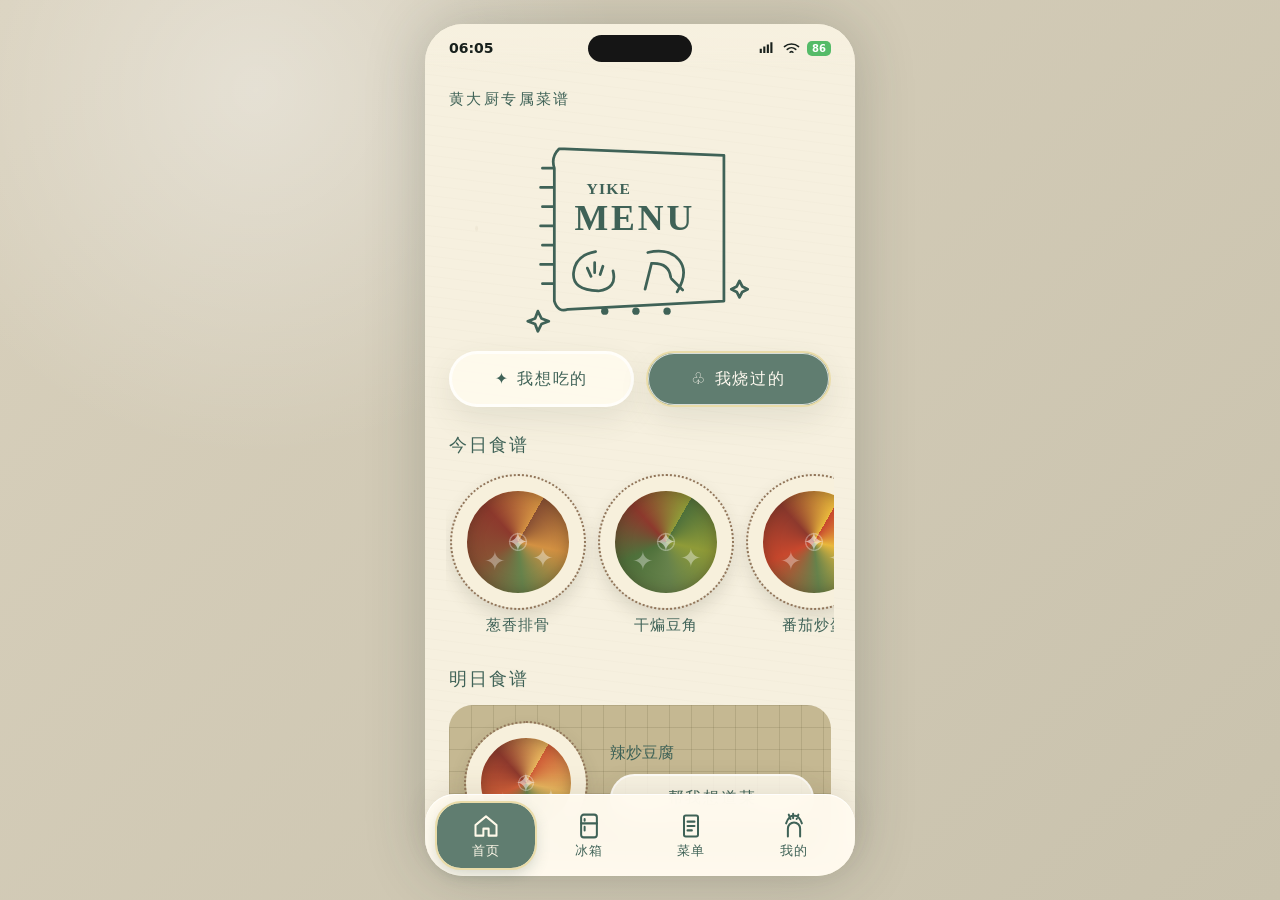
==== index.html @ 881efadf "Deploy ???????" ====
<!doctype html>
<html lang="zh-CN">
  <head>
    <meta charset="UTF-8" />
    <meta name="viewport" content="width=device-width, initial-scale=1, viewport-fit=cover" />
    <meta name="theme-color" content="#f4eedf" />
    <meta name="description" content="为喜欢在家做饭的人设计的菜单与冰箱管理移动端网页。" />
    <title>黄大厨专属菜谱</title>
    <link rel="stylesheet" href="./styles.css" />
  </head>
  <body>
    <div class="app-shell" id="appShell">
      <header class="status-bar" aria-label="模拟设备状态栏">
        <span id="clock">09:41</span>
        <span class="island" aria-hidden="true"></span>
        <span class="status-icons" aria-hidden="true">
          <svg viewBox="0 0 24 16"><path d="M1 15h3V9H1v6Zm5 0h3V6H6v9Zm5 0h3V3h-3v12Zm5 0h3V0h-3v15Z"/></svg>
          <svg viewBox="0 0 24 18"><path d="M2 7c5.7-5 14.3-5 20 0M6 11c3.4-3 8.6-3 12 0m-8 4c1.1-1 2.9-1 4 0" fill="none" stroke="currentColor" stroke-width="2.2" stroke-linecap="round"/></svg>
          <span class="battery">86</span>
        </span>
      </header>

      <main id="appContent" class="app-content" tabindex="-1"></main>

      <nav class="tab-bar" aria-label="主要导航">
        <button class="tab-button is-active" data-tab="home" aria-current="page">
          <svg viewBox="0 0 32 32" aria-hidden="true"><path d="M4 15 16 5l12 10v12H19v-8h-6v8H4V15Z"/></svg>
          <span>首页</span>
        </button>
        <button class="tab-button" data-tab="fridge">
          <svg viewBox="0 0 32 32" aria-hidden="true"><rect x="7" y="3" width="18" height="26" rx="3"/><path d="M7 13h18M11 8v2m0 7v4"/></svg>
          <span>冰箱</span>
        </button>
        <button class="tab-button" data-tab="menu">
          <svg viewBox="0 0 32 32" aria-hidden="true"><rect x="8" y="4" width="16" height="24" rx="2"/><path d="M12 11h8m-8 5h8m-8 5h5"/></svg>
          <span>菜单</span>
        </button>
        <button class="tab-button" data-tab="profile">
          <svg viewBox="0 0 32 32" aria-hidden="true"><path d="M9 28v-9a7 7 0 0 1 14 0v9M7 13c2-6 4-9 9-9s7 3 9 9M12 8l-2-5m5 4V2m4 6 2-5"/></svg>
          <span>我的</span>
        </button>
      </nav>

      <div class="sheet-backdrop" id="sheetBackdrop" hidden></div>
      <section class="bottom-sheet" id="bottomSheet" role="dialog" aria-modal="true" aria-labelledby="sheetTitle" hidden>
        <button class="sheet-close" id="sheetClose" aria-label="关闭">×</button>
        <div id="sheetBody"></div>
      </section>
      <div class="toast" id="toast" role="status" aria-live="polite"></div>
    </div>

    <script src="./app.js" defer></script>
  </body>
</html>
---- styles.css ----
:root {
  --paper: #f6f0df;
  --paper-deep: #eee5ce;
  --surface: rgba(255, 251, 238, 0.88);
  --ink: #3f6257;
  --ink-soft: #72978b;
  --ink-pale: #adc3b9;
  --cream: #fffaf0;
  --gold: #eadca9;
  --danger: #aa3027;
  --shadow: 0 12px 30px rgba(68, 79, 58, 0.1), inset 0 0 0 1px rgba(255, 255, 255, 0.74);
  --radius-xl: 30px;
  --radius-lg: 24px;
  --radius-md: 18px;
  font-family: "PingFang SC", "Noto Sans SC", "Microsoft YaHei", system-ui, sans-serif;
  color: var(--ink);
  background: #d9d1bd;
  font-synthesis: none;
}

* { box-sizing: border-box; }

html, body { min-height: 100%; margin: 0; }

body {
  display: flex;
  justify-content: center;
  background:
    radial-gradient(circle at 20% 10%, rgba(255,255,255,.38), transparent 28%),
    linear-gradient(135deg, #d8d0bc, #c9c2ad);
}

button, input, textarea { font: inherit; }
button { color: inherit; }

.app-shell {
  position: relative;
  width: min(100%, 430px);
  min-height: 100dvh;
  overflow: hidden;
  background-color: var(--paper);
  background-image:
    radial-gradient(ellipse at 12% 24%, rgba(119, 93, 50, .055) 0 1px, transparent 2px),
    radial-gradient(ellipse at 78% 65%, rgba(95, 78, 48, .045) 0 1px, transparent 2px),
    repeating-linear-gradient(7deg, transparent 0 5px, rgba(110, 91, 54, .018) 6px, transparent 7px 10px);
  box-shadow: 0 0 60px rgba(44, 56, 46, .23);
}

.status-bar {
  position: fixed;
  z-index: 30;
  top: 0;
  width: min(100%, 430px);
  height: calc(48px + env(safe-area-inset-top));
  padding: env(safe-area-inset-top) 24px 0;
  display: grid;
  grid-template-columns: 1fr 1.5fr 1fr;
  align-items: center;
  color: #18201c;
  font-weight: 700;
  font-size: 14px;
  background: linear-gradient(var(--paper), rgba(246,240,223,.9), transparent);
  pointer-events: none;
}

.island { width: 104px; height: 27px; justify-self: center; border-radius: 999px; background: #151515; }
.status-icons { display: flex; justify-content: flex-end; align-items: center; gap: 7px; }
.status-icons svg { width: 17px; height: 14px; fill: currentColor; }
.battery { padding: 2px 5px; border-radius: 5px; color: white; background: #55bb68; font-size: 10px; }

.app-content {
  min-height: 100dvh;
  padding: calc(66px + env(safe-area-inset-top)) 24px calc(116px + env(safe-area-inset-bottom));
  overflow: hidden;
}

.page { animation: page-in .28s ease both; }
@keyframes page-in { from { opacity: 0; transform: translateY(7px); } }

.eyebrow { margin: 0; font-size: 15px; letter-spacing: .16em; font-weight: 650; }
.page-title { margin: 10px 0 0; font-size: clamp(23px, 6.5vw, 29px); line-height: 1.25; letter-spacing: .08em; }
.top-row { display: flex; align-items: flex-start; justify-content: space-between; gap: 16px; }
.header-action { border: 0; background: transparent; padding: 2px; font-weight: 650; letter-spacing: .12em; color: var(--ink); }
.header-action .spark { display: block; font-size: 27px; line-height: 1; }

.hero-doodle { display: grid; place-items: center; height: 240px; margin: 2px 0 -8px; }
.hero-doodle svg { width: min(78%, 275px); overflow: visible; }
.sketch { fill: none; stroke: var(--ink); stroke-width: 3; stroke-linecap: round; stroke-linejoin: round; }
.sketch-fill { fill: var(--ink); }
.sketch-text { fill: var(--ink); font-family: Georgia, serif; font-weight: 900; letter-spacing: .08em; }

.segmented { display: grid; grid-template-columns: 1fr 1fr; gap: 12px; margin: 8px 0 26px; }
.pill, .soft-button, .primary-button {
  min-height: 56px;
  border: 2px solid rgba(255,255,255,.72);
  border-radius: 999px;
  background: var(--surface);
  box-shadow: var(--shadow);
  letter-spacing: .11em;
  font-weight: 650;
}
.pill.is-active, .primary-button { color: #fffaf0; background: #607d70; border-color: var(--gold); }
.pill:active, .soft-button:active, .primary-button:active { transform: translateY(1px) scale(.992); }

.section-title { margin: 22px 0 14px; font-size: 18px; letter-spacing: .12em; }
.meal-scroll { display: grid; grid-auto-flow: column; grid-auto-columns: 138px; gap: 10px; overflow-x: auto; padding: 5px 3px 10px; margin: 0 -3px; scrollbar-width: none; }
.meal-scroll::-webkit-scrollbar { display: none; }
.dish-card { border: 0; padding: 0; background: transparent; text-align: center; }
.plate {
  --food1: #b64f2e;
  --food2: #e0a63c;
  display: grid;
  place-items: center;
  width: 132px;
  aspect-ratio: 1;
  margin: 0 auto 8px;
  border-radius: 50%;
  background:
    radial-gradient(circle, transparent 0 10%, rgba(255,255,255,.3) 11% 12%, transparent 13%),
    conic-gradient(from 30deg, var(--food1), var(--food2), #66824b, var(--food1), #8d392d, var(--food2));
  border: 15px solid #f7f0dc;
  outline: 2px dotted #92765a;
  box-shadow: 0 8px 18px rgba(60,63,45,.16), inset 0 0 15px rgba(44,28,18,.35);
}
.plate::after { content: "✦"; color: rgba(255,255,255,.55); font-size: 26px; text-shadow: 25px 16px rgba(255,255,255,.38), -23px 19px rgba(255,255,255,.35); }
.dish-name { display: block; font-size: 15px; letter-spacing: .08em; font-weight: 600; }

.tomorrow-card {
  position: relative;
  min-height: 155px;
  display: grid;
  grid-template-columns: 128px 1fr;
  align-items: center;
  gap: 16px;
  padding: 17px;
  border-radius: var(--radius-lg);
  overflow: hidden;
  background:
    linear-gradient(90deg, rgba(102,92,56,.18) 1px, transparent 1px) 0 0/22px 22px,
    linear-gradient(rgba(102,92,56,.18) 1px, transparent 1px) 0 0/22px 22px,
    #c5b892;
}
.tomorrow-card .plate { width: 120px; margin: 0; }
.tomorrow-actions { display: grid; gap: 10px; }
.soft-button { min-height: 49px; padding: 0 16px; border: 1px solid rgba(255,255,255,.7); }

.tab-bar {
  position: fixed;
  z-index: 25;
  bottom: 0;
  width: min(100%, 430px);
  min-height: calc(82px + env(safe-area-inset-bottom));
  padding: 9px 12px calc(8px + env(safe-area-inset-bottom));
  display: grid;
  grid-template-columns: repeat(4, 1fr);
  gap: 5px;
  border-radius: 30px 30px 0 0;
  background: rgba(255, 250, 239, .96);
  box-shadow: 0 -8px 24px rgba(74,72,49,.09), inset 0 1px rgba(255,255,255,.9);
  backdrop-filter: blur(14px);
}
.tab-button { min-width: 0; border: 0; border-radius: 24px; background: transparent; display: flex; flex-direction: column; justify-content: center; align-items: center; gap: 2px; font-size: 13px; font-weight: 650; letter-spacing: .08em; }
.tab-button svg { width: 28px; height: 28px; fill: none; stroke: currentColor; stroke-width: 2.3; stroke-linecap: round; stroke-linejoin: round; }
.tab-button.is-active { color: #fff9e9; background: #607d70; outline: 2px solid var(--gold); box-shadow: 0 6px 15px rgba(64,94,80,.24); }

.fridge-illustration { height: 230px; display: grid; place-items: center; }
.fridge-illustration svg { width: 220px; }
.stock-list { display: grid; gap: 2px; }
.stock-item { display: grid; grid-template-columns: 1fr auto; gap: 8px; align-items: center; padding: 15px 0; border-bottom: 1px solid rgba(63,98,87,.16); }
.stock-name { font-size: 18px; font-weight: 700; letter-spacing: .1em; }
.stock-meta { margin: 5px 0 0; font-size: 13px; letter-spacing: .08em; }
.stock-days { display: flex; align-items: center; gap: 8px; font-size: 34px; font-weight: 300; color: #efaa6c; }
.stock-days.ok { color: var(--ink-soft); }
.dot { width: 16px; height: 16px; border-radius: 50%; background: currentColor; }
.block-button { width: 100%; margin: 18px 0 8px; }

.menu-stage { position: relative; min-height: 380px; margin: 28px -24px 0; overflow: hidden; }
.menu-list { position: relative; z-index: 2; width: 55%; padding-left: 24px; display: grid; gap: 16px; }
.menu-item { border: 0; background: transparent; text-align: left; color: var(--ink-soft); font-size: 23px; letter-spacing: .13em; padding: 0; }
.menu-item.is-selected { color: var(--ink); font-weight: 760; }
.platter { position: absolute; width: 310px; height: 310px; border-radius: 50%; right: -115px; top: 34px; background: repeating-conic-gradient(#8b5f3e 0 7deg, #f5eddc 7deg 14deg, #6f8248 14deg 21deg, #f5eddc 21deg 28deg); box-shadow: 0 10px 30px rgba(64,54,36,.17); }
.platter .plate { position: absolute; width: 130px; }
.platter .p1 { left: 36px; top: 65px; }
.platter .p2 { left: 125px; top: 170px; }
.menu-actions { display: grid; gap: 12px; margin-top: -35px; position: relative; z-index: 4; }
.menu-actions button { width: 100%; }
.danger-button { color: var(--danger); }

.report-card { margin-top: 28px; padding: 24px 20px 32px; border-radius: var(--radius-md); background: rgba(255,251,240,.68); box-shadow: inset 0 0 0 1px rgba(255,255,255,.7); }
.report-card h2 { margin: 0 0 18px; font-size: 20px; letter-spacing: .09em; }
.report-feature { display: flex; align-items: center; gap: 18px; margin-bottom: 18px; }
.report-feature .plate { width: 128px; flex: 0 0 auto; }
.report-number { font-size: 44px; font-weight: 300; line-height: 1; }
.report-copy { line-height: 1.8; letter-spacing: .07em; }
.stat-grid { display: grid; grid-template-columns: repeat(3, 1fr); gap: 8px; margin-top: 20px; }
.stat { padding: 14px 8px; border-radius: 16px; background: rgba(255,255,255,.48); text-align: center; }
.stat strong { display: block; font-size: 24px; }
.stat span { font-size: 12px; letter-spacing: .05em; }

.sheet-backdrop { position: fixed; z-index: 40; inset: 0; background: rgba(42,49,39,.42); backdrop-filter: blur(2px); }
.bottom-sheet { position: fixed; z-index: 45; left: 50%; bottom: 0; width: min(100%, 430px); max-height: min(82dvh, 760px); overflow-y: auto; transform: translateX(-50%); padding: 32px 24px calc(28px + env(safe-area-inset-bottom)); border-radius: 30px 30px 0 0; background-color: var(--paper); background-image: repeating-linear-gradient(7deg, transparent 0 6px, rgba(110,91,54,.025) 7px, transparent 8px 11px); box-shadow: 0 -18px 40px rgba(45,52,40,.2); animation: sheet-up .3s cubic-bezier(.2,.8,.2,1); }
@keyframes sheet-up { from { transform: translate(-50%, 100%); } }
.sheet-close { position: sticky; float: right; top: 0; width: 44px; height: 44px; border: 0; border-radius: 50%; background: rgba(255,255,255,.45); font-size: 38px; line-height: 1; font-weight: 200; }
.sheet-title { margin: 8px 50px 8px 0; font-size: 23px; letter-spacing: .08em; }
.sheet-subtitle { margin: 0 0 22px; letter-spacing: .07em; }
.field { display: grid; gap: 8px; margin: 18px 0; }
.field label { font-weight: 700; letter-spacing: .08em; }
.field input, .field textarea { width: 100%; border: 0; outline: 1px solid rgba(63,98,87,.08); border-radius: 20px; background: rgba(255,251,239,.86); padding: 16px 18px; color: var(--ink); box-shadow: var(--shadow); }
.field input:focus, .field textarea:focus { outline: 2px solid var(--ink-soft); }
.chip-row { display: flex; flex-wrap: wrap; gap: 8px; }
.chip { border: 0; border-radius: 999px; padding: 9px 14px; background: #c9d8d0; }
.chip.is-selected { outline: 2px solid var(--ink); background: #b7c8be; }

.toast { position: fixed; z-index: 60; left: 50%; bottom: calc(96px + env(safe-area-inset-bottom)); transform: translate(-50%, 18px); width: max-content; max-width: calc(100% - 44px); padding: 12px 18px; border-radius: 999px; color: #fffaf0; background: rgba(58,86,74,.95); box-shadow: 0 8px 22px rgba(42,57,48,.25); opacity: 0; pointer-events: none; transition: .24s ease; letter-spacing: .06em; }
.toast.is-visible { opacity: 1; transform: translate(-50%, 0); }

.sr-only { position: absolute; width: 1px; height: 1px; padding: 0; margin: -1px; overflow: hidden; clip: rect(0,0,0,0); white-space: nowrap; border: 0; }

@media (min-width: 520px) {
  body { padding: 24px 0; }
  .app-shell { min-height: calc(100dvh - 48px); height: calc(100dvh - 48px); border-radius: 38px; }
  .status-bar { top: 24px; border-radius: 38px 38px 0 0; }
  .tab-bar { bottom: 24px; border-radius: 30px 30px 38px 38px; }
  .bottom-sheet { bottom: 24px; border-radius: 30px 30px 38px 38px; }
  .app-content { height: 100%; overflow-y: auto; }
}

@media (prefers-reduced-motion: reduce) {
  *, *::before, *::after { animation-duration: .01ms !important; transition-duration: .01ms !important; }
}
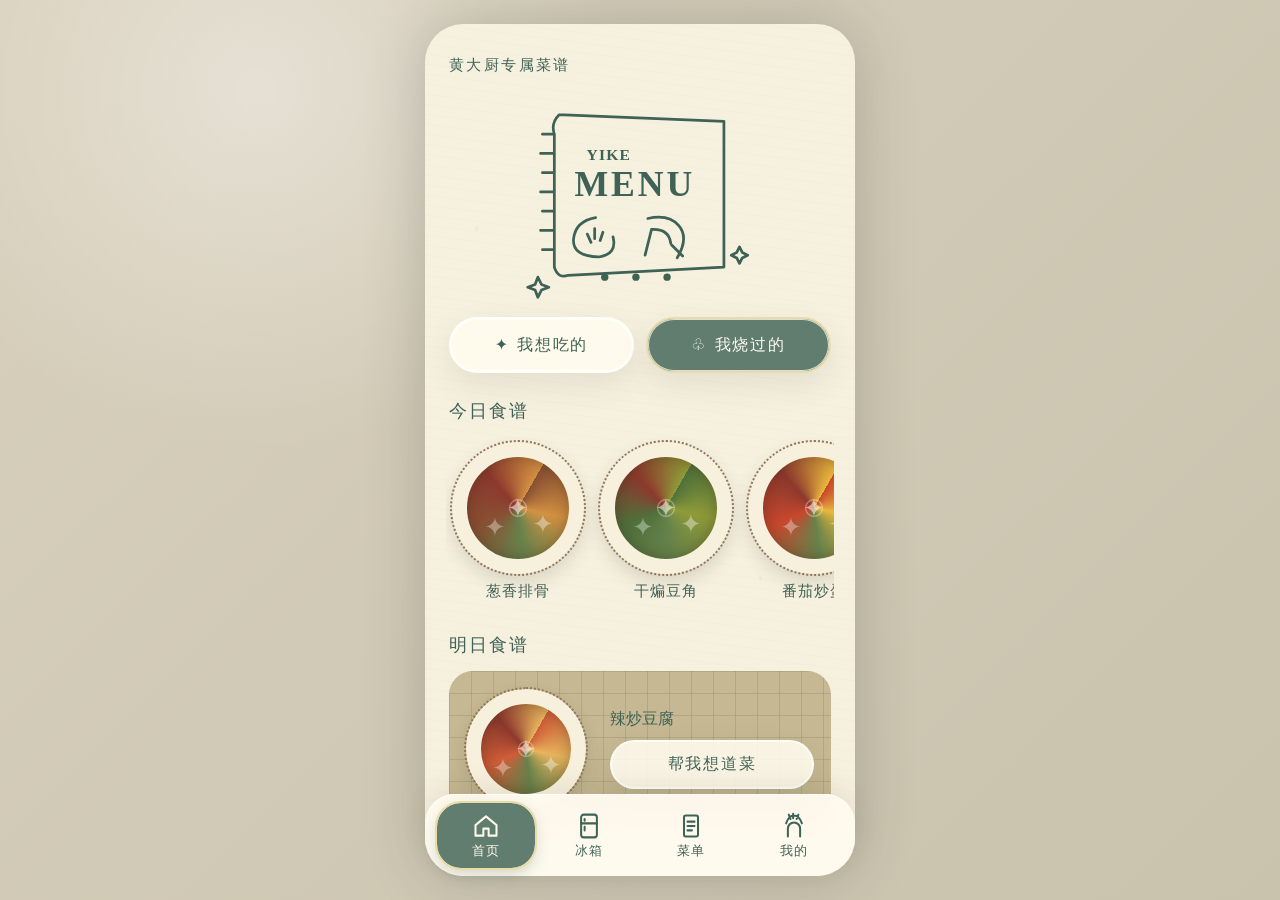
==== commit fd024ec5: "Remove duplicate mobile status bar" ====
--- a/index.html
+++ b/index.html
@@ -10,16 +10,6 @@
   </head>
   <body>
     <div class="app-shell" id="appShell">
-      <header class="status-bar" aria-label="模拟设备状态栏">
-        <span id="clock">09:41</span>
-        <span class="island" aria-hidden="true"></span>
-        <span class="status-icons" aria-hidden="true">
-          <svg viewBox="0 0 24 16"><path d="M1 15h3V9H1v6Zm5 0h3V6H6v9Zm5 0h3V3h-3v12Zm5 0h3V0h-3v15Z"/></svg>
-          <svg viewBox="0 0 24 18"><path d="M2 7c5.7-5 14.3-5 20 0M6 11c3.4-3 8.6-3 12 0m-8 4c1.1-1 2.9-1 4 0" fill="none" stroke="currentColor" stroke-width="2.2" stroke-linecap="round"/></svg>
-          <span class="battery">86</span>
-        </span>
-      </header>
-
       <main id="appContent" class="app-content" tabindex="-1"></main>
 
       <nav class="tab-bar" aria-label="主要导航">
--- a/styles.css
+++ b/styles.css
@@ -46,31 +46,9 @@
   box-shadow: 0 0 60px rgba(44, 56, 46, .23);
 }
 
-.status-bar {
-  position: fixed;
-  z-index: 30;
-  top: 0;
-  width: min(100%, 430px);
-  height: calc(48px + env(safe-area-inset-top));
-  padding: env(safe-area-inset-top) 24px 0;
-  display: grid;
-  grid-template-columns: 1fr 1.5fr 1fr;
-  align-items: center;
-  color: #18201c;
-  font-weight: 700;
-  font-size: 14px;
-  background: linear-gradient(var(--paper), rgba(246,240,223,.9), transparent);
-  pointer-events: none;
-}
-
-.island { width: 104px; height: 27px; justify-self: center; border-radius: 999px; background: #151515; }
-.status-icons { display: flex; justify-content: flex-end; align-items: center; gap: 7px; }
-.status-icons svg { width: 17px; height: 14px; fill: currentColor; }
-.battery { padding: 2px 5px; border-radius: 5px; color: white; background: #55bb68; font-size: 10px; }
-
 .app-content {
   min-height: 100dvh;
-  padding: calc(66px + env(safe-area-inset-top)) 24px calc(116px + env(safe-area-inset-bottom));
+  padding: calc(32px + env(safe-area-inset-top)) 24px calc(116px + env(safe-area-inset-bottom));
   overflow: hidden;
 }
 
@@ -219,7 +197,6 @@
 @media (min-width: 520px) {
   body { padding: 24px 0; }
   .app-shell { min-height: calc(100dvh - 48px); height: calc(100dvh - 48px); border-radius: 38px; }
-  .status-bar { top: 24px; border-radius: 38px 38px 0 0; }
   .tab-bar { bottom: 24px; border-radius: 30px 30px 38px 38px; }
   .bottom-sheet { bottom: 24px; border-radius: 30px 30px 38px 38px; }
   .app-content { height: 100%; overflow-y: auto; }
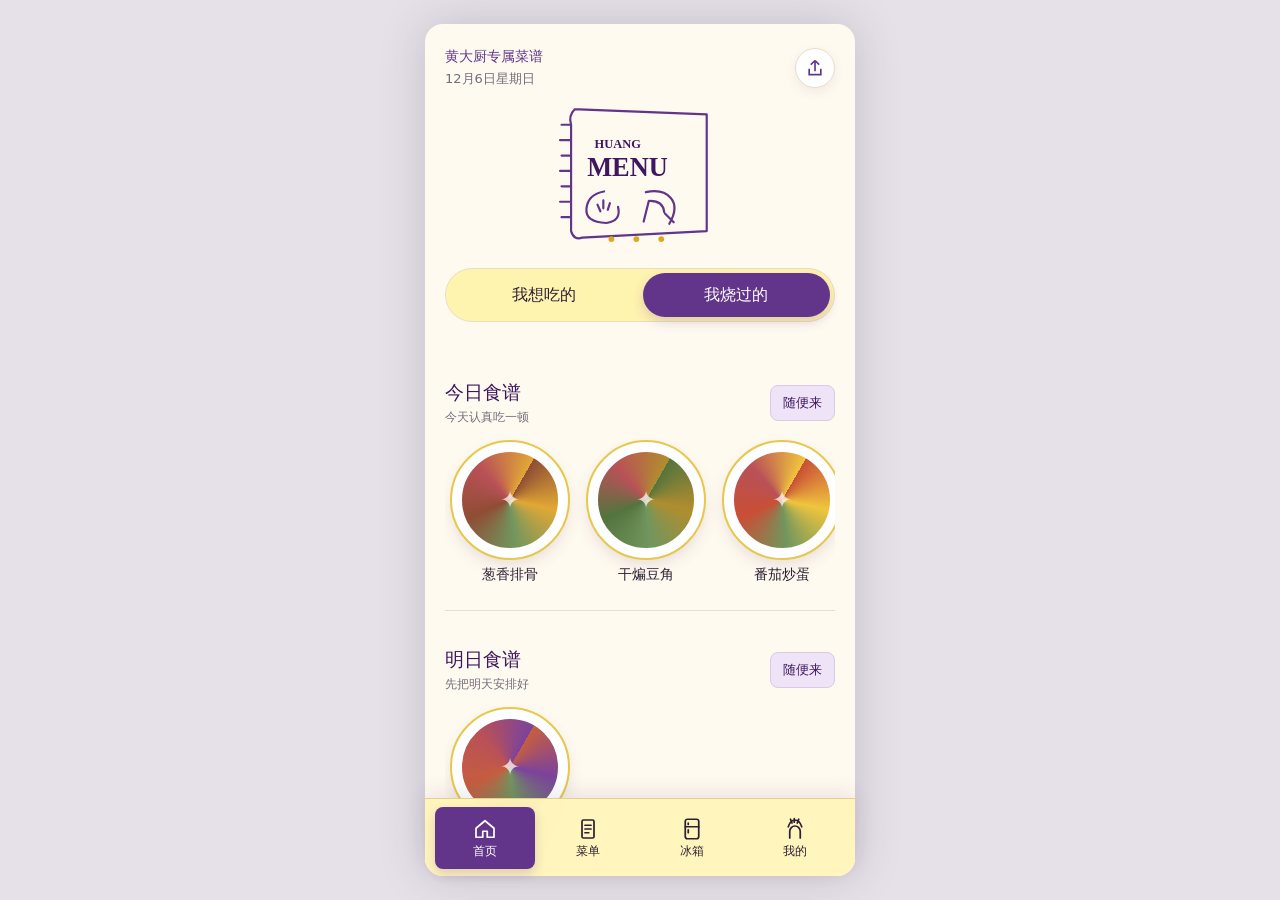
==== commit f3b82673: "Restore kitchen features and yellow-purple theme" ====
--- a/index.html
+++ b/index.html
@@ -3,8 +3,8 @@
   <head>
     <meta charset="UTF-8" />
     <meta name="viewport" content="width=device-width, initial-scale=1, viewport-fit=cover" />
-    <meta name="theme-color" content="#f4eedf" />
-    <meta name="description" content="为喜欢在家做饭的人设计的菜单与冰箱管理移动端网页。" />
+    <meta name="theme-color" content="#f6cf4a" />
+    <meta name="description" content="黄大厨专属菜谱：安排每日菜单、管理冰箱、生成菜谱图并迁移厨房数据。" />
     <title>黄大厨专属菜谱</title>
     <link rel="stylesheet" href="./styles.css" />
   </head>
@@ -17,13 +17,13 @@
           <svg viewBox="0 0 32 32" aria-hidden="true"><path d="M4 15 16 5l12 10v12H19v-8h-6v8H4V15Z"/></svg>
           <span>首页</span>
         </button>
+        <button class="tab-button" data-tab="menu">
+          <svg viewBox="0 0 32 32" aria-hidden="true"><rect x="8" y="4" width="16" height="24" rx="2"/><path d="M12 11h8m-8 5h8m-8 5h5"/></svg>
+          <span>菜单</span>
+        </button>
         <button class="tab-button" data-tab="fridge">
           <svg viewBox="0 0 32 32" aria-hidden="true"><rect x="7" y="3" width="18" height="26" rx="3"/><path d="M7 13h18M11 8v2m0 7v4"/></svg>
           <span>冰箱</span>
-        </button>
-        <button class="tab-button" data-tab="menu">
-          <svg viewBox="0 0 32 32" aria-hidden="true"><rect x="8" y="4" width="16" height="24" rx="2"/><path d="M12 11h8m-8 5h8m-8 5h5"/></svg>
-          <span>菜单</span>
         </button>
         <button class="tab-button" data-tab="profile">
           <svg viewBox="0 0 32 32" aria-hidden="true"><path d="M9 28v-9a7 7 0 0 1 14 0v9M7 13c2-6 4-9 9-9s7 3 9 9M12 8l-2-5m5 4V2m4 6 2-5"/></svg>
--- a/styles.css
+++ b/styles.css
@@ -1,207 +1,436 @@
 :root {
-  --paper: #f6f0df;
-  --paper-deep: #eee5ce;
-  --surface: rgba(255, 251, 238, 0.88);
-  --ink: #3f6257;
-  --ink-soft: #72978b;
-  --ink-pale: #adc3b9;
-  --cream: #fffaf0;
-  --gold: #eadca9;
-  --danger: #aa3027;
-  --shadow: 0 12px 30px rgba(68, 79, 58, 0.1), inset 0 0 0 1px rgba(255, 255, 255, 0.74);
-  --radius-xl: 30px;
-  --radius-lg: 24px;
-  --radius-md: 18px;
-  font-family: "PingFang SC", "Noto Sans SC", "Microsoft YaHei", system-ui, sans-serif;
+  --paper: #fffaf0;
+  --paper-strong: #fff3b0;
+  --surface: #ffffff;
+  --yellow: #f6cf4a;
+  --yellow-strong: #dba91e;
+  --purple: #63358a;
+  --purple-strong: #3f165f;
+  --purple-soft: #efe4f7;
+  --ink: #2e2034;
+  --muted: #786b7d;
+  --line: #e8ddcf;
+  --fresh: #3f8b68;
+  --danger: #b23a45;
+  --shadow: 0 10px 24px rgba(67, 39, 77, 0.1);
+  --radius: 8px;
   color: var(--ink);
-  background: #d9d1bd;
+  background: #e6e1e9;
+  font-family: "PingFang SC", "Microsoft YaHei", system-ui, sans-serif;
   font-synthesis: none;
 }
 
 * { box-sizing: border-box; }
-
 html, body { min-height: 100%; margin: 0; }
+[hidden] { display: none !important; }
 
 body {
   display: flex;
   justify-content: center;
-  background:
-    radial-gradient(circle at 20% 10%, rgba(255,255,255,.38), transparent 28%),
-    linear-gradient(135deg, #d8d0bc, #c9c2ad);
-}
-
-button, input, textarea { font: inherit; }
-button { color: inherit; }
+  background: #e6e1e9;
+}
+
+button, input, textarea, select { font: inherit; }
+button, label[for] { -webkit-tap-highlight-color: transparent; }
+button { color: inherit; cursor: pointer; }
+button:focus-visible, input:focus-visible, textarea:focus-visible, select:focus-visible, label[for]:focus-visible {
+  outline: 3px solid rgba(99, 53, 138, 0.3);
+  outline-offset: 2px;
+}
 
 .app-shell {
   position: relative;
   width: min(100%, 430px);
   min-height: 100dvh;
   overflow: hidden;
-  background-color: var(--paper);
-  background-image:
-    radial-gradient(ellipse at 12% 24%, rgba(119, 93, 50, .055) 0 1px, transparent 2px),
-    radial-gradient(ellipse at 78% 65%, rgba(95, 78, 48, .045) 0 1px, transparent 2px),
-    repeating-linear-gradient(7deg, transparent 0 5px, rgba(110, 91, 54, .018) 6px, transparent 7px 10px);
-  box-shadow: 0 0 60px rgba(44, 56, 46, .23);
+  background: var(--paper);
+  box-shadow: 0 0 48px rgba(46, 32, 52, 0.18);
 }
 
 .app-content {
-  min-height: 100dvh;
-  padding: calc(32px + env(safe-area-inset-top)) 24px calc(116px + env(safe-area-inset-bottom));
-  overflow: hidden;
-}
-
-.page { animation: page-in .28s ease both; }
-@keyframes page-in { from { opacity: 0; transform: translateY(7px); } }
-
-.eyebrow { margin: 0; font-size: 15px; letter-spacing: .16em; font-weight: 650; }
-.page-title { margin: 10px 0 0; font-size: clamp(23px, 6.5vw, 29px); line-height: 1.25; letter-spacing: .08em; }
-.top-row { display: flex; align-items: flex-start; justify-content: space-between; gap: 16px; }
-.header-action { border: 0; background: transparent; padding: 2px; font-weight: 650; letter-spacing: .12em; color: var(--ink); }
-.header-action .spark { display: block; font-size: 27px; line-height: 1; }
-
-.hero-doodle { display: grid; place-items: center; height: 240px; margin: 2px 0 -8px; }
-.hero-doodle svg { width: min(78%, 275px); overflow: visible; }
-.sketch { fill: none; stroke: var(--ink); stroke-width: 3; stroke-linecap: round; stroke-linejoin: round; }
-.sketch-fill { fill: var(--ink); }
-.sketch-text { fill: var(--ink); font-family: Georgia, serif; font-weight: 900; letter-spacing: .08em; }
-
-.segmented { display: grid; grid-template-columns: 1fr 1fr; gap: 12px; margin: 8px 0 26px; }
-.pill, .soft-button, .primary-button {
-  min-height: 56px;
-  border: 2px solid rgba(255,255,255,.72);
+  height: 100dvh;
+  overflow-x: hidden;
+  overflow-y: auto;
+  padding: calc(24px + env(safe-area-inset-top)) 20px calc(104px + env(safe-area-inset-bottom));
+  scrollbar-width: none;
+}
+.app-content::-webkit-scrollbar { display: none; }
+
+.page { animation: page-in 180ms ease both; }
+@keyframes page-in { from { opacity: 0; transform: translateY(4px); } }
+
+.top-row, .brand-row, .section-heading, .filter-row, .detail-heading, .settings-row {
+  display: flex;
+  align-items: center;
+  justify-content: space-between;
+  gap: 12px;
+}
+.top-row { align-items: flex-start; }
+.eyebrow { margin: 0; color: var(--purple); font-size: 14px; font-weight: 800; }
+.page-title { margin: 6px 0 0; color: var(--purple-strong); font-size: 27px; line-height: 1.25; }
+.date-line { margin: 4px 0 0; color: var(--muted); font-size: 13px; }
+.header-action, .text-button {
+  border: 0;
+  padding: 7px 4px;
+  background: transparent;
+  color: var(--purple);
+  font-weight: 750;
+}
+.icon-button {
+  display: inline-grid;
+  width: 40px;
+  height: 40px;
+  flex: 0 0 40px;
+  place-items: center;
+  border: 1px solid var(--line);
+  border-radius: 50%;
+  background: var(--surface);
+  color: var(--purple);
+  box-shadow: 0 4px 12px rgba(67, 39, 77, 0.08);
+}
+.icon-button svg { width: 20px; height: 20px; fill: none; stroke: currentColor; stroke-width: 2; }
+
+.hero-doodle { display: grid; height: 170px; margin: 2px 0 4px; place-items: center; }
+.hero-doodle svg { width: min(62%, 220px); overflow: visible; }
+.sketch { fill: none; stroke: var(--purple); stroke-linecap: round; stroke-linejoin: round; stroke-width: 3; }
+.sketch-fill { fill: var(--yellow-strong); }
+.sketch-text { fill: var(--purple-strong); font-family: Georgia, serif; font-weight: 900; }
+
+.segmented {
+  display: grid;
+  grid-template-columns: repeat(2, minmax(0, 1fr));
+  gap: 5px;
+  margin: 8px 0 22px;
+  padding: 4px;
+  border: 1px solid #eadfbd;
   border-radius: 999px;
-  background: var(--surface);
-  box-shadow: var(--shadow);
-  letter-spacing: .11em;
-  font-weight: 650;
-}
-.pill.is-active, .primary-button { color: #fffaf0; background: #607d70; border-color: var(--gold); }
-.pill:active, .soft-button:active, .primary-button:active { transform: translateY(1px) scale(.992); }
-
-.section-title { margin: 22px 0 14px; font-size: 18px; letter-spacing: .12em; }
-.meal-scroll { display: grid; grid-auto-flow: column; grid-auto-columns: 138px; gap: 10px; overflow-x: auto; padding: 5px 3px 10px; margin: 0 -3px; scrollbar-width: none; }
+  background: var(--paper-strong);
+}
+.pill {
+  min-height: 44px;
+  border: 0;
+  border-radius: 999px;
+  background: transparent;
+  font-weight: 750;
+}
+.pill.is-active { background: var(--purple); color: #fff; box-shadow: 0 5px 12px rgba(99, 53, 138, 0.2); }
+
+.section-heading { margin: 22px 0 12px; }
+.section-title { margin: 0; color: var(--purple-strong); font-size: 19px; }
+.section-subtitle { margin: 3px 0 0; color: var(--muted); font-size: 12px; }
+
+.primary-button, .soft-button, .danger-button, .file-button {
+  min-height: 46px;
+  border: 1px solid transparent;
+  border-radius: var(--radius);
+  padding: 0 15px;
+  font-weight: 750;
+}
+.primary-button { border-color: #c99718; background: var(--yellow); color: var(--purple-strong); }
+.primary-button:active, .soft-button:active, .danger-button:active, .file-button:active { transform: translateY(1px); }
+.soft-button, .file-button { border-color: #d9cae5; background: var(--purple-soft); color: var(--purple-strong); }
+.danger-button { border-color: #f0c8cb; background: #fff0f1; color: var(--danger); }
+.compact-button { min-height: 36px; padding: 0 12px; font-size: 13px; }
+.block-button { width: 100%; }
+
+.meal-block { padding: 14px 0 18px; border-top: 1px solid var(--line); }
+.meal-block:first-of-type { border-top: 0; }
+.meal-scroll {
+  display: grid;
+  grid-auto-columns: 126px;
+  grid-auto-flow: column;
+  gap: 10px;
+  overflow-x: auto;
+  padding: 4px 2px 8px;
+  scrollbar-width: none;
+}
 .meal-scroll::-webkit-scrollbar { display: none; }
-.dish-card { border: 0; padding: 0; background: transparent; text-align: center; }
-.plate {
-  --food1: #b64f2e;
-  --food2: #e0a63c;
-  display: grid;
-  place-items: center;
-  width: 132px;
+.dish-card {
+  min-width: 0;
+  border: 0;
+  padding: 0;
+  background: transparent;
+  text-align: center;
+}
+.plate, .dish-photo {
+  display: grid;
+  width: 116px;
   aspect-ratio: 1;
   margin: 0 auto 8px;
+  overflow: hidden;
+  place-items: center;
+  border: 10px solid #fff;
   border-radius: 50%;
-  background:
-    radial-gradient(circle, transparent 0 10%, rgba(255,255,255,.3) 11% 12%, transparent 13%),
-    conic-gradient(from 30deg, var(--food1), var(--food2), #66824b, var(--food1), #8d392d, var(--food2));
-  border: 15px solid #f7f0dc;
-  outline: 2px dotted #92765a;
-  box-shadow: 0 8px 18px rgba(60,63,45,.16), inset 0 0 15px rgba(44,28,18,.35);
-}
-.plate::after { content: "✦"; color: rgba(255,255,255,.55); font-size: 26px; text-shadow: 25px 16px rgba(255,255,255,.38), -23px 19px rgba(255,255,255,.35); }
-.dish-name { display: block; font-size: 15px; letter-spacing: .08em; font-weight: 600; }
-
-.tomorrow-card {
-  position: relative;
-  min-height: 155px;
-  display: grid;
-  grid-template-columns: 128px 1fr;
-  align-items: center;
-  gap: 16px;
-  padding: 17px;
-  border-radius: var(--radius-lg);
-  overflow: hidden;
-  background:
-    linear-gradient(90deg, rgba(102,92,56,.18) 1px, transparent 1px) 0 0/22px 22px,
-    linear-gradient(rgba(102,92,56,.18) 1px, transparent 1px) 0 0/22px 22px,
-    #c5b892;
-}
-.tomorrow-card .plate { width: 120px; margin: 0; }
-.tomorrow-actions { display: grid; gap: 10px; }
-.soft-button { min-height: 49px; padding: 0 16px; border: 1px solid rgba(255,255,255,.7); }
+  outline: 2px solid #e8c84c;
+  box-shadow: 0 7px 16px rgba(67, 39, 77, 0.13);
+}
+.plate {
+  --food1: #e3a52d;
+  --food2: #79439f;
+  background: conic-gradient(from 30deg, var(--food1), var(--food2), #71965e, var(--food1), #b95157, var(--food2));
+}
+.plate::after { content: "✦"; color: rgba(255, 255, 255, 0.72); font-size: 24px; }
+.dish-photo { object-fit: cover; background: #eee; }
+.dish-name { display: block; overflow: hidden; color: var(--ink); font-size: 14px; font-weight: 700; text-overflow: ellipsis; white-space: nowrap; }
+.empty-meal, .empty-state {
+  padding: 26px 18px;
+  border: 1px dashed #cbb4da;
+  border-radius: var(--radius);
+  background: #fffdf7;
+  color: var(--muted);
+  text-align: center;
+}
+.empty-meal { min-width: 100%; }
 
 .tab-bar {
   position: fixed;
   z-index: 25;
   bottom: 0;
+  left: 50%;
   width: min(100%, 430px);
-  min-height: calc(82px + env(safe-area-inset-bottom));
-  padding: 9px 12px calc(8px + env(safe-area-inset-bottom));
-  display: grid;
-  grid-template-columns: repeat(4, 1fr);
-  gap: 5px;
-  border-radius: 30px 30px 0 0;
-  background: rgba(255, 250, 239, .96);
-  box-shadow: 0 -8px 24px rgba(74,72,49,.09), inset 0 1px rgba(255,255,255,.9);
+  min-height: calc(78px + env(safe-area-inset-bottom));
+  transform: translateX(-50%);
+  display: grid;
+  grid-template-columns: repeat(4, minmax(0, 1fr));
+  gap: 4px;
+  padding: 8px 10px calc(7px + env(safe-area-inset-bottom));
+  border-top: 1px solid #e4d08d;
+  background: rgba(255, 245, 187, 0.96);
+  box-shadow: 0 -6px 20px rgba(67, 39, 77, 0.1);
   backdrop-filter: blur(14px);
 }
-.tab-button { min-width: 0; border: 0; border-radius: 24px; background: transparent; display: flex; flex-direction: column; justify-content: center; align-items: center; gap: 2px; font-size: 13px; font-weight: 650; letter-spacing: .08em; }
-.tab-button svg { width: 28px; height: 28px; fill: none; stroke: currentColor; stroke-width: 2.3; stroke-linecap: round; stroke-linejoin: round; }
-.tab-button.is-active { color: #fff9e9; background: #607d70; outline: 2px solid var(--gold); box-shadow: 0 6px 15px rgba(64,94,80,.24); }
-
-.fridge-illustration { height: 230px; display: grid; place-items: center; }
-.fridge-illustration svg { width: 220px; }
-.stock-list { display: grid; gap: 2px; }
-.stock-item { display: grid; grid-template-columns: 1fr auto; gap: 8px; align-items: center; padding: 15px 0; border-bottom: 1px solid rgba(63,98,87,.16); }
-.stock-name { font-size: 18px; font-weight: 700; letter-spacing: .1em; }
-.stock-meta { margin: 5px 0 0; font-size: 13px; letter-spacing: .08em; }
-.stock-days { display: flex; align-items: center; gap: 8px; font-size: 34px; font-weight: 300; color: #efaa6c; }
-.stock-days.ok { color: var(--ink-soft); }
-.dot { width: 16px; height: 16px; border-radius: 50%; background: currentColor; }
-.block-button { width: 100%; margin: 18px 0 8px; }
-
-.menu-stage { position: relative; min-height: 380px; margin: 28px -24px 0; overflow: hidden; }
-.menu-list { position: relative; z-index: 2; width: 55%; padding-left: 24px; display: grid; gap: 16px; }
-.menu-item { border: 0; background: transparent; text-align: left; color: var(--ink-soft); font-size: 23px; letter-spacing: .13em; padding: 0; }
-.menu-item.is-selected { color: var(--ink); font-weight: 760; }
-.platter { position: absolute; width: 310px; height: 310px; border-radius: 50%; right: -115px; top: 34px; background: repeating-conic-gradient(#8b5f3e 0 7deg, #f5eddc 7deg 14deg, #6f8248 14deg 21deg, #f5eddc 21deg 28deg); box-shadow: 0 10px 30px rgba(64,54,36,.17); }
-.platter .plate { position: absolute; width: 130px; }
-.platter .p1 { left: 36px; top: 65px; }
-.platter .p2 { left: 125px; top: 170px; }
-.menu-actions { display: grid; gap: 12px; margin-top: -35px; position: relative; z-index: 4; }
-.menu-actions button { width: 100%; }
-.danger-button { color: var(--danger); }
-
-.report-card { margin-top: 28px; padding: 24px 20px 32px; border-radius: var(--radius-md); background: rgba(255,251,240,.68); box-shadow: inset 0 0 0 1px rgba(255,255,255,.7); }
-.report-card h2 { margin: 0 0 18px; font-size: 20px; letter-spacing: .09em; }
-.report-feature { display: flex; align-items: center; gap: 18px; margin-bottom: 18px; }
-.report-feature .plate { width: 128px; flex: 0 0 auto; }
-.report-number { font-size: 44px; font-weight: 300; line-height: 1; }
-.report-copy { line-height: 1.8; letter-spacing: .07em; }
-.stat-grid { display: grid; grid-template-columns: repeat(3, 1fr); gap: 8px; margin-top: 20px; }
-.stat { padding: 14px 8px; border-radius: 16px; background: rgba(255,255,255,.48); text-align: center; }
-.stat strong { display: block; font-size: 24px; }
-.stat span { font-size: 12px; letter-spacing: .05em; }
-
-.sheet-backdrop { position: fixed; z-index: 40; inset: 0; background: rgba(42,49,39,.42); backdrop-filter: blur(2px); }
-.bottom-sheet { position: fixed; z-index: 45; left: 50%; bottom: 0; width: min(100%, 430px); max-height: min(82dvh, 760px); overflow-y: auto; transform: translateX(-50%); padding: 32px 24px calc(28px + env(safe-area-inset-bottom)); border-radius: 30px 30px 0 0; background-color: var(--paper); background-image: repeating-linear-gradient(7deg, transparent 0 6px, rgba(110,91,54,.025) 7px, transparent 8px 11px); box-shadow: 0 -18px 40px rgba(45,52,40,.2); animation: sheet-up .3s cubic-bezier(.2,.8,.2,1); }
-@keyframes sheet-up { from { transform: translate(-50%, 100%); } }
-.sheet-close { position: sticky; float: right; top: 0; width: 44px; height: 44px; border: 0; border-radius: 50%; background: rgba(255,255,255,.45); font-size: 38px; line-height: 1; font-weight: 200; }
-.sheet-title { margin: 8px 50px 8px 0; font-size: 23px; letter-spacing: .08em; }
-.sheet-subtitle { margin: 0 0 22px; letter-spacing: .07em; }
-.field { display: grid; gap: 8px; margin: 18px 0; }
-.field label { font-weight: 700; letter-spacing: .08em; }
-.field input, .field textarea { width: 100%; border: 0; outline: 1px solid rgba(63,98,87,.08); border-radius: 20px; background: rgba(255,251,239,.86); padding: 16px 18px; color: var(--ink); box-shadow: var(--shadow); }
-.field input:focus, .field textarea:focus { outline: 2px solid var(--ink-soft); }
-.chip-row { display: flex; flex-wrap: wrap; gap: 8px; }
-.chip { border: 0; border-radius: 999px; padding: 9px 14px; background: #c9d8d0; }
-.chip.is-selected { outline: 2px solid var(--ink); background: #b7c8be; }
-
-.toast { position: fixed; z-index: 60; left: 50%; bottom: calc(96px + env(safe-area-inset-bottom)); transform: translate(-50%, 18px); width: max-content; max-width: calc(100% - 44px); padding: 12px 18px; border-radius: 999px; color: #fffaf0; background: rgba(58,86,74,.95); box-shadow: 0 8px 22px rgba(42,57,48,.25); opacity: 0; pointer-events: none; transition: .24s ease; letter-spacing: .06em; }
-.toast.is-visible { opacity: 1; transform: translate(-50%, 0); }
-
-.sr-only { position: absolute; width: 1px; height: 1px; padding: 0; margin: -1px; overflow: hidden; clip: rect(0,0,0,0); white-space: nowrap; border: 0; }
+.tab-button {
+  min-width: 0;
+  border: 0;
+  border-radius: var(--radius);
+  background: transparent;
+  display: flex;
+  flex-direction: column;
+  align-items: center;
+  justify-content: center;
+  gap: 2px;
+  font-size: 12px;
+  font-weight: 750;
+}
+.tab-button svg { width: 24px; height: 24px; fill: none; stroke: currentColor; stroke-linecap: round; stroke-linejoin: round; stroke-width: 2.3; }
+.tab-button.is-active { background: var(--purple); color: #fff; box-shadow: 0 5px 12px rgba(99, 53, 138, 0.22); }
+
+.fridge-illustration { display: grid; height: 180px; place-items: center; }
+.fridge-illustration svg { width: 188px; }
+.stock-list, .dish-list { display: grid; gap: 9px; }
+.stock-item, .menu-card {
+  width: 100%;
+  border: 1px solid var(--line);
+  border-radius: var(--radius);
+  background: var(--surface);
+  box-shadow: 0 5px 14px rgba(67, 39, 77, 0.06);
+}
+.stock-item {
+  display: grid;
+  grid-template-columns: 1fr auto;
+  align-items: center;
+  gap: 12px;
+  padding: 14px;
+  text-align: left;
+}
+.stock-name { display: block; color: var(--purple-strong); font-size: 17px; font-weight: 800; }
+.stock-meta { display: block; margin-top: 4px; color: var(--muted); font-size: 12px; }
+.stock-days { min-width: 54px; color: var(--fresh); font-size: 25px; font-weight: 850; text-align: right; }
+.stock-days.soon { color: var(--yellow-strong); }
+.stock-days.expired { color: var(--danger); }
+.stock-days small { display: block; color: var(--muted); font-size: 10px; font-weight: 600; }
+
+.filter-row { margin: 18px 0 14px; }
+.filter-select {
+  min-height: 40px;
+  max-width: 160px;
+  border: 1px solid #d8c9e3;
+  border-radius: var(--radius);
+  padding: 0 32px 0 12px;
+  background: #fff;
+  color: var(--purple-strong);
+}
+.menu-card {
+  display: grid;
+  grid-template-columns: 78px 1fr auto;
+  align-items: center;
+  gap: 12px;
+  padding: 10px;
+  text-align: left;
+}
+.menu-card.is-selected { border-color: var(--purple); background: #fbf7ff; box-shadow: 0 0 0 2px rgba(99, 53, 138, 0.12); }
+.menu-card .plate, .menu-card .dish-photo { width: 70px; margin: 0; border-width: 7px; }
+.menu-copy { min-width: 0; }
+.menu-copy strong { display: block; overflow: hidden; color: var(--purple-strong); text-overflow: ellipsis; white-space: nowrap; }
+.menu-copy span { display: block; margin-top: 5px; color: var(--muted); font-size: 12px; }
+.menu-arrow { color: var(--purple); font-size: 22px; }
+.menu-actions {
+  position: sticky;
+  z-index: 3;
+  bottom: 2px;
+  display: grid;
+  grid-template-columns: repeat(3, minmax(0, 1fr));
+  gap: 8px;
+  margin-top: 14px;
+  padding: 9px;
+  border: 1px solid #e0d2e8;
+  border-radius: var(--radius);
+  background: rgba(255, 250, 240, 0.94);
+  box-shadow: var(--shadow);
+  backdrop-filter: blur(12px);
+}
+.menu-actions button { min-width: 0; padding: 0 7px; }
+
+.profile-hero { padding: 16px 0 18px; border-bottom: 1px solid var(--line); }
+.avatar {
+  display: grid;
+  width: 58px;
+  height: 58px;
+  place-items: center;
+  border: 5px solid var(--yellow);
+  border-radius: 50%;
+  background: var(--purple);
+  color: #fff;
+  font-size: 24px;
+  font-weight: 850;
+}
+.report-card { margin-top: 18px; padding: 18px; border: 1px solid #e1c957; border-radius: var(--radius); background: #fff8cf; }
+.report-card h2 { margin: 0 0 16px; color: var(--purple-strong); font-size: 20px; }
+.report-feature { display: flex; align-items: center; gap: 16px; }
+.report-feature .plate, .report-feature .dish-photo { width: 94px; margin: 0; }
+.report-number { display: block; color: var(--purple); font-size: 38px; line-height: 1; }
+.report-copy { margin: 12px 0 0; color: #5e4d63; line-height: 1.7; }
+.stat-grid { display: grid; grid-template-columns: repeat(3, minmax(0, 1fr)); gap: 8px; margin-top: 16px; }
+.stat { min-width: 0; padding: 12px 5px; border: 1px solid rgba(99, 53, 138, 0.12); border-radius: var(--radius); background: rgba(255, 255, 255, 0.66); text-align: center; }
+.stat strong { display: block; color: var(--purple-strong); font-size: 22px; }
+.stat span { display: block; margin-top: 3px; color: var(--muted); font-size: 10px; }
+.settings { margin-top: 24px; border-top: 1px solid var(--line); }
+.settings-row { min-height: 60px; border-bottom: 1px solid var(--line); }
+.settings-row > span:first-child { color: var(--purple-strong); font-weight: 750; }
+.settings-actions { display: flex; flex-wrap: wrap; justify-content: flex-end; gap: 6px; }
+.toggle { position: relative; width: 48px; height: 28px; }
+.toggle input { position: absolute; opacity: 0; }
+.toggle span { display: block; width: 100%; height: 100%; border-radius: 999px; background: #d8cedd; transition: 160ms ease; }
+.toggle span::after { content: ""; position: absolute; top: 4px; left: 4px; width: 20px; height: 20px; border-radius: 50%; background: #fff; box-shadow: 0 2px 5px rgba(46, 32, 52, 0.2); transition: 160ms ease; }
+.toggle input:checked + span { background: var(--purple); }
+.toggle input:checked + span::after { transform: translateX(20px); }
+.privacy-note { margin: 18px 0 0; color: var(--muted); font-size: 12px; line-height: 1.6; }
+
+.sheet-backdrop { position: fixed; z-index: 40; inset: 0; background: rgba(39, 25, 47, 0.54); backdrop-filter: blur(2px); }
+.bottom-sheet {
+  position: fixed;
+  z-index: 45;
+  bottom: 0;
+  left: 50%;
+  width: min(100%, 430px);
+  max-height: min(88dvh, 780px);
+  overflow-y: auto;
+  transform: translateX(-50%);
+  padding: 24px 20px calc(24px + env(safe-area-inset-bottom));
+  border-radius: 16px 16px 0 0;
+  background: var(--paper);
+  box-shadow: 0 -18px 38px rgba(46, 32, 52, 0.28);
+  animation: sheet-up 220ms ease both;
+}
+@keyframes sheet-up { from { transform: translate(-50%, 28px); opacity: 0; } }
+.sheet-close { position: sticky; z-index: 2; top: 0; float: right; width: 40px; height: 40px; border: 0; border-radius: 50%; background: var(--purple-soft); color: var(--purple-strong); font-size: 28px; line-height: 1; }
+.sheet-title { margin: 4px 48px 6px 0; color: var(--purple-strong); font-size: 23px; }
+.sheet-subtitle { margin: 0 48px 20px 0; color: var(--muted); line-height: 1.6; }
+.field { display: grid; gap: 8px; margin: 17px 0; }
+.field > label, .field > legend { color: var(--purple-strong); font-weight: 750; }
+.field input, .field textarea, .field select {
+  width: 100%;
+  border: 1px solid #dbcde4;
+  border-radius: var(--radius);
+  outline: 0;
+  background: #fff;
+  padding: 13px 14px;
+  color: var(--ink);
+}
+.field textarea { min-height: 92px; resize: vertical; line-height: 1.55; }
+.field-hint { margin: 0; color: var(--muted); font-size: 11px; }
+.chip-row { display: flex; flex-wrap: wrap; gap: 7px; }
+.chip { min-height: 36px; border: 1px solid #d9cae4; border-radius: 999px; padding: 0 12px; background: #fff; color: var(--purple); }
+.chip.is-selected { border-color: var(--purple); background: var(--purple); color: #fff; }
+.file-actions { display: grid; grid-template-columns: repeat(2, minmax(0, 1fr)); gap: 8px; }
+.file-button { display: grid; min-width: 0; place-items: center; text-align: center; }
+.image-preview { display: grid; min-height: 120px; margin-top: 8px; overflow: hidden; place-items: center; border: 1px dashed #cbb4da; border-radius: var(--radius); background: #fff; color: var(--muted); }
+.image-preview img { width: 100%; max-height: 240px; object-fit: cover; }
+
+.detail-cover { display: grid; min-height: 170px; margin: 12px 0 18px; place-items: center; border-radius: var(--radius); background: var(--paper-strong); }
+.detail-cover .plate, .detail-cover .dish-photo { width: 150px; margin: 0; }
+.badge-row { display: flex; flex-wrap: wrap; gap: 7px; margin: 10px 0 18px; }
+.badge { border-radius: 999px; padding: 5px 9px; background: var(--purple-soft); color: var(--purple-strong); font-size: 12px; font-weight: 700; }
+.recipe-section { padding: 15px 0; border-top: 1px solid var(--line); }
+.recipe-section h3 { margin: 0 0 9px; color: var(--purple-strong); font-size: 16px; }
+.recipe-section ul, .recipe-section ol { margin: 0; padding-left: 22px; color: #594d5d; line-height: 1.75; }
+.detail-actions { display: grid; grid-template-columns: repeat(2, minmax(0, 1fr)); gap: 8px; margin-top: 18px; }
+.detail-actions .block-button { grid-column: 1 / -1; }
+
+.recipe-tools { display: grid; gap: 14px; margin: 16px 0; }
+.option-row { display: flex; align-items: center; justify-content: space-between; gap: 12px; }
+.option-row strong { color: var(--purple-strong); font-size: 14px; }
+.template-options { display: flex; gap: 8px; }
+.template-swatch { width: 38px; height: 38px; border: 2px solid #fff; border-radius: 50%; box-shadow: 0 0 0 1px #d8cadf; }
+.template-swatch[data-template="sun"] { background: #f6cf4a; }
+.template-swatch[data-template="violet"] { background: #63358a; }
+.template-swatch[data-template="paper"] { background: #fffaf0; }
+.template-swatch.is-selected { box-shadow: 0 0 0 3px var(--purple); }
+.recipe-preview {
+  width: min(100%, 310px);
+  min-height: 410px;
+  margin: 14px auto 18px;
+  overflow: hidden;
+  border: 1px solid #dacbe3;
+  border-radius: var(--radius);
+  padding: 22px;
+  background: #fff5bd;
+  box-shadow: var(--shadow);
+}
+.recipe-preview.is-wide { min-height: 300px; }
+.recipe-preview.violet { background: var(--purple); color: #fff; }
+.recipe-preview.paper { background: #fff; }
+.recipe-preview h3 { margin: 0 0 4px; font-size: 23px; }
+.recipe-preview .recipe-date { margin: 0 0 20px; opacity: 0.72; font-size: 12px; }
+.recipe-preview h4 { margin: 14px 0 6px; font-size: 14px; }
+.recipe-preview p, .recipe-preview li { font-size: 12px; line-height: 1.55; }
+.recipe-preview ul, .recipe-preview ol { margin: 0; padding-left: 18px; }
+
+.toast {
+  position: fixed;
+  z-index: 60;
+  bottom: calc(90px + env(safe-area-inset-bottom));
+  left: 50%;
+  width: max-content;
+  max-width: calc(100% - 40px);
+  transform: translate(-50%, 14px);
+  border-radius: 999px;
+  padding: 11px 16px;
+  background: var(--purple-strong);
+  color: #fff;
+  box-shadow: var(--shadow);
+  opacity: 0;
+  pointer-events: none;
+  transition: 180ms ease;
+}
+.toast.is-visible { transform: translate(-50%, 0); opacity: 1; }
+.sr-only { position: absolute; width: 1px; height: 1px; padding: 0; margin: -1px; overflow: hidden; clip: rect(0, 0, 0, 0); white-space: nowrap; border: 0; }
 
 @media (min-width: 520px) {
   body { padding: 24px 0; }
-  .app-shell { min-height: calc(100dvh - 48px); height: calc(100dvh - 48px); border-radius: 38px; }
-  .tab-bar { bottom: 24px; border-radius: 30px 30px 38px 38px; }
-  .bottom-sheet { bottom: 24px; border-radius: 30px 30px 38px 38px; }
-  .app-content { height: 100%; overflow-y: auto; }
+  .app-shell { min-height: calc(100dvh - 48px); height: calc(100dvh - 48px); border-radius: 18px; }
+  .app-content { height: 100%; }
+  .tab-bar { bottom: 24px; border-radius: 0 0 18px 18px; }
+  .bottom-sheet { bottom: 24px; border-radius: 16px; }
+}
+
+@media (max-width: 355px) {
+  .app-content { padding-right: 15px; padding-left: 15px; }
+  .page-title { font-size: 24px; }
+  .menu-card { grid-template-columns: 66px 1fr auto; }
+  .menu-card .plate, .menu-card .dish-photo { width: 60px; }
 }
 
 @media (prefers-reduced-motion: reduce) {
-  *, *::before, *::after { animation-duration: .01ms !important; transition-duration: .01ms !important; }
-}
+  *, *::before, *::after { animation-duration: 0.01ms !important; transition-duration: 0.01ms !important; }
+}
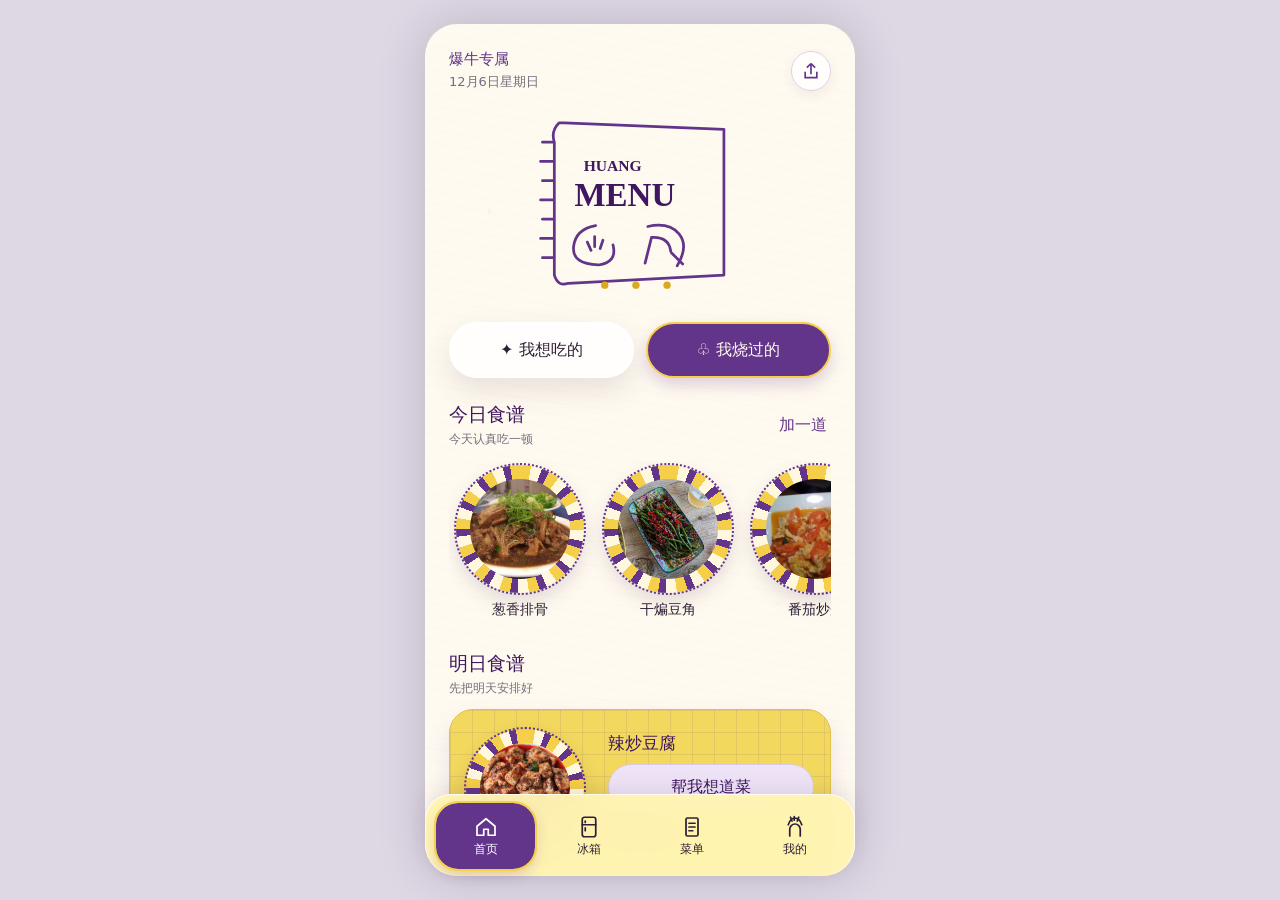
==== commit 0a0d06a8: "Update kitchen with dishware patterns and real food images" ====
--- a/index.html
+++ b/index.html
@@ -4,8 +4,8 @@
     <meta charset="UTF-8" />
     <meta name="viewport" content="width=device-width, initial-scale=1, viewport-fit=cover" />
     <meta name="theme-color" content="#f6cf4a" />
-    <meta name="description" content="黄大厨专属菜谱：安排每日菜单、管理冰箱、生成菜谱图并迁移厨房数据。" />
-    <title>黄大厨专属菜谱</title>
+    <meta name="description" content="爆牛专属：安排每日菜单、管理冰箱、生成菜谱图并迁移厨房数据。" />
+    <title>爆牛专属</title>
     <link rel="stylesheet" href="./styles.css" />
   </head>
   <body>
@@ -17,13 +17,13 @@
           <svg viewBox="0 0 32 32" aria-hidden="true"><path d="M4 15 16 5l12 10v12H19v-8h-6v8H4V15Z"/></svg>
           <span>首页</span>
         </button>
+        <button class="tab-button" data-tab="fridge">
+          <svg viewBox="0 0 32 32" aria-hidden="true"><rect x="7" y="3" width="18" height="26" rx="3"/><path d="M7 13h18M11 8v2m0 7v4"/></svg>
+          <span>冰箱</span>
+        </button>
         <button class="tab-button" data-tab="menu">
           <svg viewBox="0 0 32 32" aria-hidden="true"><rect x="8" y="4" width="16" height="24" rx="2"/><path d="M12 11h8m-8 5h8m-8 5h5"/></svg>
           <span>菜单</span>
-        </button>
-        <button class="tab-button" data-tab="fridge">
-          <svg viewBox="0 0 32 32" aria-hidden="true"><rect x="7" y="3" width="18" height="26" rx="3"/><path d="M7 13h18M11 8v2m0 7v4"/></svg>
-          <span>冰箱</span>
         </button>
         <button class="tab-button" data-tab="profile">
           <svg viewBox="0 0 32 32" aria-hidden="true"><path d="M9 28v-9a7 7 0 0 1 14 0v9M7 13c2-6 4-9 9-9s7 3 9 9M12 8l-2-5m5 4V2m4 6 2-5"/></svg>
--- a/styles.css
+++ b/styles.css
@@ -1,7 +1,7 @@
 :root {
   --paper: #fffaf0;
-  --paper-strong: #fff3b0;
-  --surface: #ffffff;
+  --paper-strong: #fff0a6;
+  --surface: rgba(255, 255, 255, 0.82);
   --yellow: #f6cf4a;
   --yellow-strong: #dba91e;
   --purple: #63358a;
@@ -9,13 +9,13 @@
   --purple-soft: #efe4f7;
   --ink: #2e2034;
   --muted: #786b7d;
-  --line: #e8ddcf;
+  --line: #dfd0e7;
   --fresh: #3f8b68;
   --danger: #b23a45;
-  --shadow: 0 10px 24px rgba(67, 39, 77, 0.1);
-  --radius: 8px;
+  --shadow: 0 12px 28px rgba(67, 39, 77, 0.12), inset 0 0 0 1px rgba(255, 255, 255, 0.62);
+  --radius: 18px;
   color: var(--ink);
-  background: #e6e1e9;
+  background: #ded7e4;
   font-family: "PingFang SC", "Microsoft YaHei", system-ui, sans-serif;
   font-synthesis: none;
 }
@@ -27,7 +27,7 @@
 body {
   display: flex;
   justify-content: center;
-  background: #e6e1e9;
+  background: #ded7e4;
 }
 
 button, input, textarea, select { font: inherit; }
@@ -43,7 +43,11 @@
   width: min(100%, 430px);
   min-height: 100dvh;
   overflow: hidden;
-  background: var(--paper);
+  background-color: var(--paper);
+  background-image:
+    radial-gradient(ellipse at 15% 22%, rgba(99, 53, 138, 0.04) 0 1px, transparent 2px),
+    radial-gradient(ellipse at 82% 68%, rgba(219, 169, 30, 0.05) 0 1px, transparent 2px),
+    repeating-linear-gradient(8deg, transparent 0 6px, rgba(83, 45, 103, 0.016) 7px, transparent 8px 12px);
   box-shadow: 0 0 48px rgba(46, 32, 52, 0.18);
 }
 
@@ -51,7 +55,7 @@
   height: 100dvh;
   overflow-x: hidden;
   overflow-y: auto;
-  padding: calc(24px + env(safe-area-inset-top)) 20px calc(104px + env(safe-area-inset-bottom));
+  padding: calc(26px + env(safe-area-inset-top)) 24px calc(112px + env(safe-area-inset-bottom));
   scrollbar-width: none;
 }
 .app-content::-webkit-scrollbar { display: none; }
@@ -66,8 +70,8 @@
   gap: 12px;
 }
 .top-row { align-items: flex-start; }
-.eyebrow { margin: 0; color: var(--purple); font-size: 14px; font-weight: 800; }
-.page-title { margin: 6px 0 0; color: var(--purple-strong); font-size: 27px; line-height: 1.25; }
+.eyebrow { margin: 0; color: var(--purple); font-size: 15px; font-weight: 750; letter-spacing: 0; }
+.page-title { margin: 9px 0 0; color: var(--purple-strong); font-size: 28px; line-height: 1.25; letter-spacing: 0; }
 .date-line { margin: 4px 0 0; color: var(--muted); font-size: 13px; }
 .header-action, .text-button {
   border: 0;
@@ -76,6 +80,10 @@
   color: var(--purple);
   font-weight: 750;
 }
+.header-action .spark { display: block; font-size: 27px; line-height: 1; }
+.menu-switch { max-width: 78px; padding-top: 0; text-align: center; }
+.about-action { display: grid; justify-items: center; gap: 4px; font-size: 12px; }
+.about-action span { font-size: 22px; line-height: 1; }
 .icon-button {
   display: inline-grid;
   width: 40px;
@@ -90,8 +98,8 @@
 }
 .icon-button svg { width: 20px; height: 20px; fill: none; stroke: currentColor; stroke-width: 2; }
 
-.hero-doodle { display: grid; height: 170px; margin: 2px 0 4px; place-items: center; }
-.hero-doodle svg { width: min(62%, 220px); overflow: visible; }
+.hero-doodle { display: grid; height: 228px; margin: 0 0 -4px; place-items: center; }
+.hero-doodle svg { width: min(78%, 275px); overflow: visible; }
 .sketch { fill: none; stroke: var(--purple); stroke-linecap: round; stroke-linejoin: round; stroke-width: 3; }
 .sketch-fill { fill: var(--yellow-strong); }
 .sketch-text { fill: var(--purple-strong); font-family: Georgia, serif; font-weight: 900; }
@@ -99,30 +107,30 @@
 .segmented {
   display: grid;
   grid-template-columns: repeat(2, minmax(0, 1fr));
-  gap: 5px;
-  margin: 8px 0 22px;
-  padding: 4px;
-  border: 1px solid #eadfbd;
+  gap: 12px;
+  margin: 7px 0 24px;
+  padding: 0;
+  border: 0;
+  background: transparent;
+}
+.pill {
+  min-height: 56px;
+  border: 2px solid rgba(255, 255, 255, 0.78);
   border-radius: 999px;
-  background: var(--paper-strong);
-}
-.pill {
-  min-height: 44px;
-  border: 0;
-  border-radius: 999px;
-  background: transparent;
+  background: var(--surface);
+  box-shadow: var(--shadow);
   font-weight: 750;
 }
-.pill.is-active { background: var(--purple); color: #fff; box-shadow: 0 5px 12px rgba(99, 53, 138, 0.2); }
-
-.section-heading { margin: 22px 0 12px; }
-.section-title { margin: 0; color: var(--purple-strong); font-size: 19px; }
+.pill.is-active { border-color: var(--yellow); background: var(--purple); color: #fffaf0; box-shadow: 0 7px 16px rgba(99, 53, 138, 0.22); }
+
+.section-heading { margin: 24px 0 13px; }
+.section-title { margin: 0; color: var(--purple-strong); font-size: 19px; letter-spacing: 0; }
 .section-subtitle { margin: 3px 0 0; color: var(--muted); font-size: 12px; }
 
 .primary-button, .soft-button, .danger-button, .file-button {
   min-height: 46px;
   border: 1px solid transparent;
-  border-radius: var(--radius);
+  border-radius: 999px;
   padding: 0 15px;
   font-weight: 750;
 }
@@ -137,7 +145,7 @@
 .meal-block:first-of-type { border-top: 0; }
 .meal-scroll {
   display: grid;
-  grid-auto-columns: 126px;
+  grid-auto-columns: 138px;
   grid-auto-flow: column;
   gap: 10px;
   overflow-x: auto;
@@ -153,24 +161,34 @@
   text-align: center;
 }
 .plate, .dish-photo {
-  display: grid;
-  width: 116px;
+  --rim-pattern: #fff8df;
+  display: grid;
+  width: 128px;
   aspect-ratio: 1;
   margin: 0 auto 8px;
   overflow: hidden;
   place-items: center;
-  border: 10px solid #fff;
-  border-radius: 50%;
-  outline: 2px solid #e8c84c;
-  box-shadow: 0 7px 16px rgba(67, 39, 77, 0.13);
+  border: 14px solid transparent;
+  border-radius: 50%;
+  outline: 2px dotted var(--purple);
+  background: var(--rim-pattern) border-box;
+  box-shadow: 0 8px 19px rgba(67, 39, 77, 0.16);
 }
 .plate {
   --food1: #e3a52d;
   --food2: #79439f;
-  background: conic-gradient(from 30deg, var(--food1), var(--food2), #71965e, var(--food1), #b95157, var(--food2));
+  --food-fill: conic-gradient(from 30deg, var(--food1), var(--food2), #71965e, var(--food1), #b95157, var(--food2));
+  background: var(--food-fill) padding-box, var(--rim-pattern) border-box;
 }
 .plate::after { content: "✦"; color: rgba(255, 255, 255, 0.72); font-size: 24px; }
-.dish-photo { object-fit: cover; background: #eee; }
+.dish-photo > img { width: 100%; height: 100%; object-fit: cover; background: #eee; }
+.dish-photo > img.is-original { object-fit: contain; background: #fffdf4; }
+.plate.is-bowl, .dish-photo.is-bowl {
+  border-width: 19px;
+  border-color: transparent;
+  outline: 4px solid #fff8df;
+  box-shadow: 0 9px 20px rgba(67, 39, 77, 0.2), inset 0 0 0 4px var(--purple);
+}
 .dish-name { display: block; overflow: hidden; color: var(--ink); font-size: 14px; font-weight: 700; text-overflow: ellipsis; white-space: nowrap; }
 .empty-meal, .empty-state {
   padding: 26px 18px;
@@ -181,6 +199,28 @@
   text-align: center;
 }
 .empty-meal { min-width: 100%; }
+.tomorrow-heading { margin-bottom: 12px; }
+.plan-count { color: var(--purple); font-size: 12px; font-weight: 750; }
+.tomorrow-card {
+  display: grid;
+  min-height: 158px;
+  grid-template-columns: 126px minmax(0, 1fr);
+  align-items: center;
+  gap: 16px;
+  overflow: hidden;
+  padding: 16px;
+  border: 1px solid #e0c14b;
+  border-radius: 24px;
+  background-color: #f2d85d;
+  background-image: linear-gradient(90deg, rgba(99, 53, 138, 0.1) 1px, transparent 1px), linear-gradient(rgba(99, 53, 138, 0.1) 1px, transparent 1px);
+  background-size: 22px 22px;
+  box-shadow: 0 12px 24px rgba(99, 53, 138, 0.13);
+}
+.tomorrow-card .plate, .tomorrow-card .dish-photo { width: 118px; margin: 0; }
+.tomorrow-actions { display: grid; min-width: 0; gap: 9px; }
+.tomorrow-actions strong { overflow: hidden; color: var(--purple-strong); font-size: 17px; text-overflow: ellipsis; white-space: nowrap; }
+.tomorrow-detail { min-height: auto; padding: 2px 0; justify-self: start; }
+.empty-plate { display: grid; width: 112px; aspect-ratio: 1; place-items: center; border: 12px solid #fff7d5; border-radius: 50%; background: rgba(255, 255, 255, 0.48); color: var(--purple); font-size: 28px; }
 
 .tab-bar {
   position: fixed;
@@ -188,21 +228,23 @@
   bottom: 0;
   left: 50%;
   width: min(100%, 430px);
-  min-height: calc(78px + env(safe-area-inset-bottom));
+  min-height: calc(82px + env(safe-area-inset-bottom));
   transform: translateX(-50%);
   display: grid;
   grid-template-columns: repeat(4, minmax(0, 1fr));
   gap: 4px;
   padding: 8px 10px calc(7px + env(safe-area-inset-bottom));
-  border-top: 1px solid #e4d08d;
-  background: rgba(255, 245, 187, 0.96);
+  border: 1px solid rgba(255, 255, 255, 0.72);
+  border-bottom: 0;
+  border-radius: 26px 26px 0 0;
+  background: rgba(255, 244, 180, 0.96);
   box-shadow: 0 -6px 20px rgba(67, 39, 77, 0.1);
   backdrop-filter: blur(14px);
 }
 .tab-button {
   min-width: 0;
   border: 0;
-  border-radius: var(--radius);
+  border-radius: 22px;
   background: transparent;
   display: flex;
   flex-direction: column;
@@ -213,29 +255,33 @@
   font-weight: 750;
 }
 .tab-button svg { width: 24px; height: 24px; fill: none; stroke: currentColor; stroke-linecap: round; stroke-linejoin: round; stroke-width: 2.3; }
-.tab-button.is-active { background: var(--purple); color: #fff; box-shadow: 0 5px 12px rgba(99, 53, 138, 0.22); }
-
-.fridge-illustration { display: grid; height: 180px; place-items: center; }
-.fridge-illustration svg { width: 188px; }
-.stock-list, .dish-list { display: grid; gap: 9px; }
+.tab-button.is-active { outline: 2px solid var(--yellow); background: var(--purple); color: #fff; box-shadow: 0 6px 14px rgba(99, 53, 138, 0.23); }
+
+.fridge-illustration { display: grid; height: 226px; place-items: center; }
+.fridge-illustration svg { width: 218px; }
+.restock-button { margin: 0 0 28px; }
+.fridge-section-title { margin-bottom: 12px; }
+.stock-list, .dish-list { display: grid; gap: 0; }
 .stock-item, .menu-card {
   width: 100%;
   border: 1px solid var(--line);
-  border-radius: var(--radius);
+  border-radius: 0;
   background: var(--surface);
-  box-shadow: 0 5px 14px rgba(67, 39, 77, 0.06);
+  box-shadow: none;
 }
 .stock-item {
   display: grid;
   grid-template-columns: 1fr auto;
   align-items: center;
   gap: 12px;
-  padding: 14px;
+  padding: 15px 0;
+  border-width: 0 0 1px;
+  background: transparent;
   text-align: left;
 }
-.stock-name { display: block; color: var(--purple-strong); font-size: 17px; font-weight: 800; }
+.stock-name { display: block; color: var(--purple-strong); font-size: 18px; font-weight: 800; }
 .stock-meta { display: block; margin-top: 4px; color: var(--muted); font-size: 12px; }
-.stock-days { min-width: 54px; color: var(--fresh); font-size: 25px; font-weight: 850; text-align: right; }
+.stock-days { min-width: 62px; color: var(--purple); font-size: 34px; font-weight: 400; text-align: right; }
 .stock-days.soon { color: var(--yellow-strong); }
 .stock-days.expired { color: var(--danger); }
 .stock-days small { display: block; color: var(--muted); font-size: 10px; font-weight: 600; }
@@ -250,13 +296,90 @@
   background: #fff;
   color: var(--purple-strong);
 }
-.menu-card {
-  display: grid;
-  grid-template-columns: 78px 1fr auto;
-  align-items: center;
-  gap: 12px;
-  padding: 10px;
-  text-align: left;
+.menu-filter { margin-top: 22px; }
+.menu-stage { position: relative; min-height: 360px; margin: 18px -24px 0; overflow: hidden; }
+.menu-list { position: relative; z-index: 2; display: grid; width: 58%; gap: 13px; padding: 12px 0 20px 24px; }
+.menu-item { display: grid; min-width: 0; border: 0; padding: 0; background: transparent; color: var(--muted); text-align: left; }
+.menu-item span { overflow: hidden; font-size: 21px; font-weight: 580; text-overflow: ellipsis; white-space: nowrap; }
+.menu-item small { margin-top: 3px; font-size: 11px; }
+.menu-item.is-selected { color: var(--purple-strong); }
+.menu-item.is-selected span { font-weight: 850; }
+.platter {
+  position: absolute;
+  top: 28px;
+  right: -112px;
+  width: 314px;
+  height: 314px;
+  transform: rotate(var(--turntable-angle));
+  transform-origin: center;
+  border: 12px solid #fff7d2;
+  border-radius: 50%;
+  background: repeating-conic-gradient(var(--purple) 0 8deg, #f8dd65 8deg 16deg, #fff7d2 16deg 24deg);
+  box-shadow: 0 13px 30px rgba(67, 39, 77, 0.2);
+  transition: transform 650ms cubic-bezier(0.22, 0.8, 0.24, 1);
+  will-change: transform;
+}
+.turntable-dish {
+  position: absolute;
+  z-index: 2;
+  width: 108px;
+  height: 108px;
+  transform: rotate(var(--counter-angle));
+  border: 0;
+  padding: 0;
+  border-radius: 50%;
+  background: transparent;
+  transition: transform 650ms cubic-bezier(0.22, 0.8, 0.24, 1);
+}
+.turntable-dish.p1 { top: 34px; left: 26px; }
+.turntable-dish.p2 { top: 48px; left: 168px; }
+.turntable-dish.p3 { top: 186px; left: 74px; }
+.turntable-plate {
+  --rim-pattern: #fffdf4;
+  display: grid;
+  width: 100%;
+  height: 100%;
+  place-items: center;
+  border: 3px solid #eadfc4;
+  border-radius: 50%;
+  background: var(--rim-pattern);
+  box-shadow: 0 7px 15px rgba(51, 27, 62, 0.2), inset 0 0 0 8px #f5eddc, inset 0 0 0 10px #e7dcc4;
+  transition: box-shadow 180ms ease, transform 180ms ease;
+}
+.turntable-dish:active .turntable-plate { transform: scale(0.96); }
+.turntable-dish.is-selected .turntable-plate { box-shadow: 0 0 0 4px var(--yellow), 0 8px 18px rgba(51, 27, 62, 0.24), inset 0 0 0 8px #fff8dd, inset 0 0 0 10px var(--purple); }
+.turntable-plate.is-bowl { box-shadow: 0 7px 15px rgba(51, 27, 62, 0.2), inset 0 0 0 13px #f1d678, inset 0 0 0 16px var(--purple); }
+.turntable-dish.is-selected .turntable-plate.is-bowl { box-shadow: 0 0 0 4px var(--yellow), 0 8px 18px rgba(51, 27, 62, 0.24), inset 0 0 0 13px #f1d678, inset 0 0 0 16px var(--purple); }
+.turntable-photo, .turntable-food {
+  display: grid;
+  width: 68%;
+  height: 68%;
+  overflow: hidden;
+  place-items: center;
+  border-radius: 50%;
+}
+.turntable-photo { object-fit: cover; }
+.turntable-photo.is-original { object-fit: contain; background: #fffdf4; }
+.turntable-food { background: conic-gradient(from 30deg, var(--food1), var(--food2), #729852, var(--food1), #b95756, var(--food2)); }
+.turntable-food::after { content: "✦"; color: rgba(255, 255, 255, 0.72); font-size: 20px; }
+.turntable-spin {
+  position: absolute;
+  z-index: 4;
+  top: 126px;
+  left: 126px;
+  display: grid;
+  width: 52px;
+  height: 52px;
+  transform: rotate(var(--counter-angle));
+  place-items: center;
+  border: 4px solid #fff7d2;
+  border-radius: 50%;
+  background: var(--purple-strong);
+  color: #fff;
+  box-shadow: 0 6px 14px rgba(51, 27, 62, 0.28);
+  font-size: 27px;
+  line-height: 1;
+  transition: transform 650ms cubic-bezier(0.22, 0.8, 0.24, 1);
 }
 .menu-card.is-selected { border-color: var(--purple); background: #fbf7ff; box-shadow: 0 0 0 2px rgba(99, 53, 138, 0.12); }
 .menu-card .plate, .menu-card .dish-photo { width: 70px; margin: 0; border-width: 7px; }
@@ -265,21 +388,20 @@
 .menu-copy span { display: block; margin-top: 5px; color: var(--muted); font-size: 12px; }
 .menu-arrow { color: var(--purple); font-size: 22px; }
 .menu-actions {
-  position: sticky;
+  position: relative;
   z-index: 3;
-  bottom: 2px;
-  display: grid;
-  grid-template-columns: repeat(3, minmax(0, 1fr));
+  display: grid;
+  grid-template-columns: repeat(2, minmax(0, 1fr));
   gap: 8px;
-  margin-top: 14px;
-  padding: 9px;
-  border: 1px solid #e0d2e8;
-  border-radius: var(--radius);
-  background: rgba(255, 250, 240, 0.94);
-  box-shadow: var(--shadow);
-  backdrop-filter: blur(12px);
+  margin-top: -24px;
+  padding: 0;
+  border: 0;
+  background: transparent;
+  box-shadow: none;
 }
 .menu-actions button { min-width: 0; padding: 0 7px; }
+.menu-actions .recipe-action { grid-column: 1 / -1; }
+.menu-empty { margin-top: 32px; }
 
 .profile-hero { padding: 16px 0 18px; border-bottom: 1px solid var(--line); }
 .avatar {
@@ -294,10 +416,11 @@
   font-size: 24px;
   font-weight: 850;
 }
-.report-card { margin-top: 18px; padding: 18px; border: 1px solid #e1c957; border-radius: var(--radius); background: #fff8cf; }
-.report-card h2 { margin: 0 0 16px; color: var(--purple-strong); font-size: 20px; }
+.report-card { margin-top: 26px; padding: 22px 20px 28px; border: 1px solid #e1c957; border-radius: 24px; background: rgba(255, 248, 207, 0.84); box-shadow: var(--shadow); }
+.report-card h2 { margin: 0 0 20px; color: var(--purple-strong); font-size: 21px; }
+.report-card h3 { margin: 22px 0 12px; color: var(--purple); font-size: 15px; }
 .report-feature { display: flex; align-items: center; gap: 16px; }
-.report-feature .plate, .report-feature .dish-photo { width: 94px; margin: 0; }
+.report-feature .plate, .report-feature .dish-photo { width: 112px; margin: 0; }
 .report-number { display: block; color: var(--purple); font-size: 38px; line-height: 1; }
 .report-copy { margin: 12px 0 0; color: #5e4d63; line-height: 1.7; }
 .stat-grid { display: grid; grid-template-columns: repeat(3, minmax(0, 1fr)); gap: 8px; margin-top: 16px; }
@@ -326,22 +449,133 @@
   max-height: min(88dvh, 780px);
   overflow-y: auto;
   transform: translateX(-50%);
-  padding: 24px 20px calc(24px + env(safe-area-inset-bottom));
-  border-radius: 16px 16px 0 0;
-  background: var(--paper);
+  padding: 28px 24px calc(26px + env(safe-area-inset-bottom));
+  border-radius: 30px 30px 0 0;
+  background-color: var(--paper);
+  background-image: repeating-linear-gradient(8deg, transparent 0 7px, rgba(99, 53, 138, 0.018) 8px, transparent 9px 12px);
   box-shadow: 0 -18px 38px rgba(46, 32, 52, 0.28);
   animation: sheet-up 220ms ease both;
 }
 @keyframes sheet-up { from { transform: translate(-50%, 28px); opacity: 0; } }
-.sheet-close { position: sticky; z-index: 2; top: 0; float: right; width: 40px; height: 40px; border: 0; border-radius: 50%; background: var(--purple-soft); color: var(--purple-strong); font-size: 28px; line-height: 1; }
+.sheet-close { position: sticky; z-index: 2; top: 0; float: right; width: 42px; height: 42px; border: 0; border-radius: 50%; background: var(--purple-soft); color: var(--purple-strong); font-size: 30px; line-height: 1; }
 .sheet-title { margin: 4px 48px 6px 0; color: var(--purple-strong); font-size: 23px; }
 .sheet-subtitle { margin: 0 48px 20px 0; color: var(--muted); line-height: 1.6; }
+
+.bottom-sheet.dish-editor-sheet {
+  height: 100dvh;
+  max-height: 100dvh;
+  overscroll-behavior: contain;
+  padding: calc(28px + env(safe-area-inset-top)) 24px calc(24px + env(safe-area-inset-bottom));
+  border-radius: 0;
+  background-color: var(--paper);
+}
+.bottom-sheet.dish-editor-sheet.is-cropping { overflow: hidden; }
+.dish-editor-sheet .sheet-close { position: absolute; top: calc(18px + env(safe-area-inset-top)); right: 20px; }
+.dish-editor-heading { padding: 2px 52px 4px 0; }
+.dish-editor-heading .sheet-title { margin-right: 0; font-size: 25px; }
+.dish-editor-heading .sheet-subtitle { margin-right: 0; }
+.dish-editor-context { margin: 0 0 8px; color: var(--purple); font-size: 14px; font-weight: 800; }
+.dish-editor-form { min-height: calc(100% - 120px); }
+.dish-form-tabs {
+  position: sticky;
+  z-index: 4;
+  top: calc(-28px - env(safe-area-inset-top));
+  display: grid;
+  grid-template-columns: repeat(2, minmax(0, 1fr));
+  margin: 8px -24px 22px;
+  padding: 0 24px;
+  border-bottom: 1px solid var(--line);
+  background: rgba(255, 250, 240, 0.96);
+  backdrop-filter: blur(12px);
+}
+.dish-form-tab { min-height: 52px; border: 0; border-bottom: 3px solid transparent; background: transparent; color: var(--muted); font-weight: 800; }
+.dish-form-tab.is-active { border-bottom-color: var(--purple); color: var(--purple-strong); }
+.dish-form-panel { padding-bottom: 4px; }
+.chip-row.category-chips { display: grid; grid-template-columns: repeat(4, minmax(0, 1fr)); gap: 9px 8px; }
+.category-chips .chip { min-width: 0; padding: 0 5px; }
+.field-title-row { display: flex; align-items: center; justify-content: space-between; gap: 12px; }
+.field-title-row > label { color: var(--purple-strong); font-weight: 750; }
+.add-tag-button { min-height: 32px; padding: 3px 0; }
+.tag-list { display: flex; min-height: 24px; flex-wrap: wrap; gap: 8px; }
+.tag-list:empty::before { content: "还没有标签"; color: var(--muted); font-size: 12px; }
+.tag-chip { display: inline-flex; min-height: 34px; align-items: center; gap: 7px; border: 1px solid #d8c7e4; border-radius: 999px; padding: 0 10px 0 12px; background: #fff; color: var(--purple-strong); }
+.tag-chip b { font-size: 18px; font-weight: 400; line-height: 1; }
+.tag-composer { display: grid; grid-template-columns: minmax(0, 1fr) auto; gap: 8px; }
+.tag-composer input { min-width: 0; }
+
+.portrait-field { gap: 12px; }
+.portrait-actions { margin-top: 2px; }
+.original-photo-toggle { display: flex; width: max-content; align-items: center; gap: 9px; color: var(--purple-strong); font-size: 13px; font-weight: 700; cursor: pointer; }
+.original-photo-toggle input { position: absolute; width: 1px; height: 1px; opacity: 0; }
+.original-photo-toggle span { display: grid; width: 21px; height: 21px; place-items: center; border: 2px solid #bda9ca; border-radius: 6px; background: #fff; }
+.original-photo-toggle input:checked + span { border-color: var(--purple); background: var(--purple); }
+.original-photo-toggle input:checked + span::after { content: "✓"; color: #fff; font-size: 14px; font-weight: 900; }
+.original-photo-toggle input:disabled + span { opacity: 0.45; }
+.dishware-picker { display: grid; gap: 10px; margin-top: 6px; }
+.dishware-help { color: var(--muted); font-size: 12px; }
+.dishware-options { display: grid; grid-template-columns: repeat(2, minmax(0, 1fr)); gap: 10px; }
+.dishware-option { display: flex; min-height: 82px; align-items: center; justify-content: center; gap: 11px; border: 1px solid #d9cae4; border-radius: 18px; background: #fff; color: var(--purple-strong); }
+.dishware-option.is-selected { border-color: var(--purple); background: var(--purple-soft); box-shadow: 0 0 0 3px var(--yellow); }
+.dishware-option b { font-size: 14px; }
+.dishware-sample { position: relative; display: grid; width: 55px; height: 55px; flex: 0 0 55px; place-items: center; border-radius: 50%; background: #fffdf4; }
+.dishware-sample i { display: block; border-radius: 50%; background: linear-gradient(135deg, var(--yellow), var(--purple)); }
+.dishware-sample { background: var(--rim-pattern, #fffdf4); }
+.sample-plate { border: 2px solid #fff4c6; outline: 2px dotted var(--purple); }
+.sample-plate i { width: 28px; height: 28px; }
+.sample-bowl { border: 3px solid #fff8df; outline: 2px solid var(--purple); box-shadow: inset 0 0 0 2px #fff; }
+.sample-bowl i { width: 25px; height: 25px; }
+.dishware-pattern-heading { margin-top: 3px; }
+.dishware-pattern-grid { display: grid; grid-template-columns: repeat(5, minmax(0, 1fr)); gap: 8px; }
+.dishware-pattern-option { display: grid; min-width: 0; height: 58px; place-items: center; border: 1px solid #dfd2e7; border-radius: 12px; padding: 4px; background: #fff; }
+.dishware-pattern-option.is-selected { border-color: var(--purple); background: var(--purple-soft); box-shadow: 0 0 0 3px var(--yellow); }
+.dishware-pattern-swatch { display: grid; width: 42px; max-width: 100%; aspect-ratio: 1; place-items: center; border: 2px solid #fff; border-radius: 50%; background: var(--rim-pattern, #fffdf4); box-shadow: 0 0 0 1px rgba(63, 22, 95, 0.24); }
+.dishware-pattern-swatch i { width: 55%; aspect-ratio: 1; border-radius: 50%; background: #fffaf0; box-shadow: inset 0 0 0 1px rgba(63, 22, 95, 0.14); }
+.dishware-pattern-swatch.is-bowl i { width: 45%; box-shadow: 0 0 0 3px rgba(255, 255, 255, 0.7), inset 0 0 0 1px rgba(63, 22, 95, 0.2); }
+.portrait-plate { display: grid; width: min(100%, 270px); margin: 4px auto 0; border: 0; padding: 0; place-items: center; background: transparent; }
+.portrait-plate:disabled { cursor: default; opacity: 1; }
+.portrait-plate-inner {
+  --rim-pattern: #fff8df;
+  display: grid;
+  width: min(68vw, 248px);
+  aspect-ratio: 1;
+  overflow: hidden;
+  place-items: center;
+  border: 20px solid transparent;
+  border-radius: 50%;
+  outline: 2px dotted var(--purple);
+  background: var(--rim-pattern) border-box;
+  box-shadow: 0 13px 26px rgba(67, 39, 77, 0.2), inset 0 0 0 3px #e4d6bb;
+}
+.portrait-plate-inner img { width: 100%; height: 100%; object-fit: cover; }
+.portrait-plate-inner img.is-original { object-fit: contain; background: #fffdf4; }
+.portrait-plate-inner.is-bowl { border-width: 30px; border-color: transparent; outline: 5px solid #fff8df; box-shadow: 0 13px 26px rgba(67, 39, 77, 0.22), inset 0 0 0 5px var(--purple); }
+.portrait-placeholder { display: grid; width: 62%; aspect-ratio: 1; place-items: center; border-radius: 50%; background: var(--purple-soft); color: var(--purple); font-size: 44px; font-weight: 300; }
+.portrait-caption { margin-top: 12px; color: var(--muted); font-size: 12px; font-weight: 650; }
+.note-field { position: relative; }
+.note-field textarea { min-height: 122px; padding-bottom: 32px; }
+.character-count { position: absolute; right: 13px; bottom: 10px; margin: 0; color: var(--muted); font-size: 11px; }
+.dish-editor-footer { position: sticky; z-index: 3; bottom: calc(-24px - env(safe-area-inset-bottom)); margin: 24px -24px -24px; padding: 14px 24px calc(18px + env(safe-area-inset-bottom)); border-top: 1px solid rgba(99, 53, 138, 0.12); background: rgba(255, 250, 240, 0.96); backdrop-filter: blur(12px); }
+
+.photo-cropper { position: absolute; z-index: 70; inset: 0; display: flex; flex-direction: column; overflow: hidden; background: var(--purple-strong); color: #fff; }
+.cropper-header { display: grid; min-height: calc(72px + env(safe-area-inset-top)); grid-template-columns: 72px minmax(0, 1fr) 92px; align-items: end; padding: env(safe-area-inset-top) 8px 12px; background: var(--paper); color: var(--purple-strong); }
+.cropper-header h3 { align-self: center; margin: 0; text-align: center; font-size: 18px; }
+.cropper-back, .cropper-use { min-height: 44px; border: 0; background: transparent; color: inherit; }
+.cropper-back { font-size: 38px; line-height: 1; }
+.cropper-use { color: var(--purple); font-weight: 850; }
+.cropper-stage { display: grid; min-height: 0; flex: 1; place-items: center; padding: 24px; }
+.crop-viewport { position: relative; width: min(84vw, 340px); aspect-ratio: 1; overflow: hidden; border-radius: 16px; background: #1a101f; box-shadow: 0 14px 34px rgba(0, 0, 0, 0.38); touch-action: none; user-select: none; }
+.crop-viewport img { position: absolute; top: 50%; left: 50%; max-width: none; pointer-events: none; transform-origin: center; will-change: width, height, transform; }
+.crop-guide { position: absolute; inset: 7%; border: 2px dashed rgba(246, 207, 74, 0.92); border-radius: 50%; box-shadow: 0 0 0 999px rgba(31, 15, 40, 0.28); pointer-events: none; }
+.cropper-zoom { display: grid; grid-template-columns: 48px minmax(0, 1fr) 48px; align-items: center; gap: 10px; padding: 4px 24px; }
+.cropper-zoom button { display: grid; width: 44px; height: 44px; place-items: center; border: 1px solid rgba(255, 255, 255, 0.28); border-radius: 50%; background: rgba(255, 255, 255, 0.12); color: #fff; font-size: 24px; }
+.cropper-zoom input { width: 100%; accent-color: var(--yellow); }
+.cropper-hint { margin: 16px 20px calc(26px + env(safe-area-inset-bottom)); color: #fff8cf; text-align: center; font-size: 13px; }
 .field { display: grid; gap: 8px; margin: 17px 0; }
 .field > label, .field > legend { color: var(--purple-strong); font-weight: 750; }
 .field input, .field textarea, .field select {
   width: 100%;
   border: 1px solid #dbcde4;
-  border-radius: var(--radius);
+  border-radius: 18px;
   outline: 0;
   background: #fff;
   padding: 13px 14px;
@@ -354,10 +588,31 @@
 .chip.is-selected { border-color: var(--purple); background: var(--purple); color: #fff; }
 .file-actions { display: grid; grid-template-columns: repeat(2, minmax(0, 1fr)); gap: 8px; }
 .file-button { display: grid; min-width: 0; place-items: center; text-align: center; }
-.image-preview { display: grid; min-height: 120px; margin-top: 8px; overflow: hidden; place-items: center; border: 1px dashed #cbb4da; border-radius: var(--radius); background: #fff; color: var(--muted); }
+.image-preview { display: grid; min-height: 120px; margin-top: 8px; overflow: hidden; place-items: center; border: 1px dashed #cbb4da; border-radius: 18px; background: #fff; color: var(--muted); }
 .image-preview img { width: 100%; max-height: 240px; object-fit: cover; }
 
-.detail-cover { display: grid; min-height: 170px; margin: 12px 0 18px; place-items: center; border-radius: var(--radius); background: var(--paper-strong); }
+.pattern-plate-sunburst { --rim-pattern: repeating-conic-gradient(from 0deg, #f6cf4a 0 10deg, #fff8df 10deg 20deg, #63358a 20deg 27deg); }
+.pattern-plate-violet-rays { --rim-pattern: repeating-conic-gradient(from 8deg, #63358a 0 7deg, #c9a9dd 7deg 14deg, #fffaf0 14deg 21deg); }
+.pattern-plate-daisy { --rim-pattern: radial-gradient(circle at 50% 13%, #fff 0 8%, #f6cf4a 9% 13%, transparent 14%), radial-gradient(circle at 84% 50%, #fff 0 8%, #63358a 9% 13%, transparent 14%), radial-gradient(circle at 50% 87%, #fff 0 8%, #f6cf4a 9% 13%, transparent 14%), radial-gradient(circle at 16% 50%, #fff 0 8%, #63358a 9% 13%, transparent 14%), #d9b9e8; }
+.pattern-plate-checker { --rim-pattern: conic-gradient(#63358a 25%, #f6cf4a 0 50%, #fff8df 0 75%, #b887d1 0) 0 0 / 18px 18px; }
+.pattern-plate-dots { --rim-pattern: radial-gradient(circle, #63358a 0 24%, transparent 26%) 0 0 / 14px 14px, #ffe47d; }
+.pattern-plate-stripes { --rim-pattern: repeating-linear-gradient(135deg, #f6cf4a 0 8px, #fffaf0 8px 15px, #63358a 15px 23px); }
+.pattern-plate-waves { --rim-pattern: repeating-radial-gradient(circle at 50% 50%, #fff8df 0 6px, #7d4aa1 7px 11px, #f6cf4a 12px 17px); }
+.pattern-plate-garden { --rim-pattern: radial-gradient(circle at 20% 25%, #f6cf4a 0 3px, #fff 4px 7px, transparent 8px), radial-gradient(circle at 75% 70%, #63358a 0 3px, #fff 4px 7px, transparent 8px), linear-gradient(135deg, #a7c982, #eee1f5); }
+.pattern-plate-confetti { --rim-pattern: linear-gradient(30deg, transparent 42%, #63358a 43% 51%, transparent 52%) 0 0 / 17px 17px, linear-gradient(120deg, transparent 42%, #e2a91d 43% 51%, transparent 52%) 6px 6px / 19px 19px, #fff5c8; }
+.pattern-plate-night { --rim-pattern: radial-gradient(circle, #f6cf4a 0 2px, transparent 3px) 0 0 / 13px 13px, radial-gradient(circle, #fff 0 1px, transparent 2px) 5px 7px / 11px 11px, #40205e; }
+.pattern-bowl-lotus { --rim-pattern: repeating-conic-gradient(from 22deg, #63358a 0 9deg, #d9b7e9 9deg 18deg, #f6cf4a 18deg 27deg, #fff8df 27deg 36deg); }
+.pattern-bowl-cloud { --rim-pattern: radial-gradient(ellipse at 25% 55%, #fff 0 20%, transparent 21%) 0 0 / 24px 15px, radial-gradient(ellipse at 70% 45%, #fff 0 18%, transparent 19%) 8px 5px / 25px 16px, #b99bd1; }
+.pattern-bowl-plum { --rim-pattern: radial-gradient(circle at 30% 30%, #f6cf4a 0 2px, #8b3f83 3px 6px, transparent 7px) 0 0 / 22px 22px, #fff0d0; }
+.pattern-bowl-rings { --rim-pattern: repeating-radial-gradient(circle at 50% 50%, #f6cf4a 0 5px, #fff8df 6px 10px, #63358a 11px 14px); }
+.pattern-bowl-mosaic { --rim-pattern: conic-gradient(from 45deg, #63358a 0 25%, #f6cf4a 0 50%, #83aa6a 0 75%, #fff8df 0) 0 0 / 16px 16px; }
+.pattern-bowl-ripple { --rim-pattern: repeating-radial-gradient(ellipse at 20% 50%, #fff 0 4px, #ac86c6 5px 8px, #f6cf4a 9px 12px); }
+.pattern-bowl-stars { --rim-pattern: radial-gradient(circle, #fff 0 2px, transparent 3px) 0 0 / 12px 12px, linear-gradient(45deg, transparent 45%, #f6cf4a 46% 54%, transparent 55%) 3px 3px / 18px 18px, #69408c; }
+.pattern-bowl-leaf { --rim-pattern: radial-gradient(ellipse at 30% 35%, #6e9b58 0 24%, transparent 26%) 0 0 / 18px 13px, radial-gradient(ellipse at 70% 65%, #63358a 0 22%, transparent 24%) 8px 5px / 19px 14px, #fff2a9; }
+.pattern-bowl-candy { --rim-pattern: repeating-linear-gradient(45deg, #f6cf4a 0 6px, #d9b6e7 6px 12px, #fff 12px 18px, #63358a 18px 24px); }
+.pattern-bowl-night { --rim-pattern: radial-gradient(circle, #f6cf4a 0 2px, transparent 3px) 0 0 / 15px 15px, linear-gradient(90deg, transparent 46%, rgba(255,255,255,0.7) 47% 53%, transparent 54%) 5px 3px / 20px 20px, #2f183f; }
+
+.detail-cover { display: grid; min-height: 170px; margin: 12px 0 18px; place-items: center; border-radius: 22px; background: var(--paper-strong); }
 .detail-cover .plate, .detail-cover .dish-photo { width: 150px; margin: 0; }
 .badge-row { display: flex; flex-wrap: wrap; gap: 7px; margin: 10px 0 18px; }
 .badge { border-radius: 999px; padding: 5px 9px; background: var(--purple-soft); color: var(--purple-strong); font-size: 12px; font-weight: 700; }
@@ -382,7 +637,7 @@
   margin: 14px auto 18px;
   overflow: hidden;
   border: 1px solid #dacbe3;
-  border-radius: var(--radius);
+  border-radius: 20px;
   padding: 22px;
   background: #fff5bd;
   box-shadow: var(--shadow);
@@ -415,20 +670,28 @@
 }
 .toast.is-visible { transform: translate(-50%, 0); opacity: 1; }
 .sr-only { position: absolute; width: 1px; height: 1px; padding: 0; margin: -1px; overflow: hidden; clip: rect(0, 0, 0, 0); white-space: nowrap; border: 0; }
+.dish-editor-form input.sr-only, .dish-editor-form .original-photo-toggle input { width: 1px; height: 1px; padding: 0; margin: -1px; border: 0; }
 
 @media (min-width: 520px) {
   body { padding: 24px 0; }
-  .app-shell { min-height: calc(100dvh - 48px); height: calc(100dvh - 48px); border-radius: 18px; }
+  .app-shell { min-height: calc(100dvh - 48px); height: calc(100dvh - 48px); border-radius: 32px; }
   .app-content { height: 100%; }
-  .tab-bar { bottom: 24px; border-radius: 0 0 18px 18px; }
-  .bottom-sheet { bottom: 24px; border-radius: 16px; }
+  .tab-bar { bottom: 24px; border-radius: 26px 26px 32px 32px; }
+  .bottom-sheet { bottom: 24px; border-radius: 30px; }
+  .bottom-sheet.dish-editor-sheet { bottom: 24px; height: calc(100dvh - 48px); max-height: calc(100dvh - 48px); border-radius: 30px; }
+  .photo-cropper { border-radius: 30px; }
 }
 
 @media (max-width: 355px) {
   .app-content { padding-right: 15px; padding-left: 15px; }
   .page-title { font-size: 24px; }
-  .menu-card { grid-template-columns: 66px 1fr auto; }
-  .menu-card .plate, .menu-card .dish-photo { width: 60px; }
+  .hero-doodle { height: 205px; }
+  .tomorrow-card { grid-template-columns: 104px minmax(0, 1fr); gap: 12px; padding: 13px; }
+  .tomorrow-card .plate, .tomorrow-card .dish-photo, .empty-plate { width: 100px; }
+  .menu-stage { margin-right: -15px; margin-left: -15px; }
+  .menu-list { width: 61%; padding-left: 15px; }
+  .menu-item span { font-size: 19px; }
+  .platter { right: -120px; }
 }
 
 @media (prefers-reduced-motion: reduce) {
